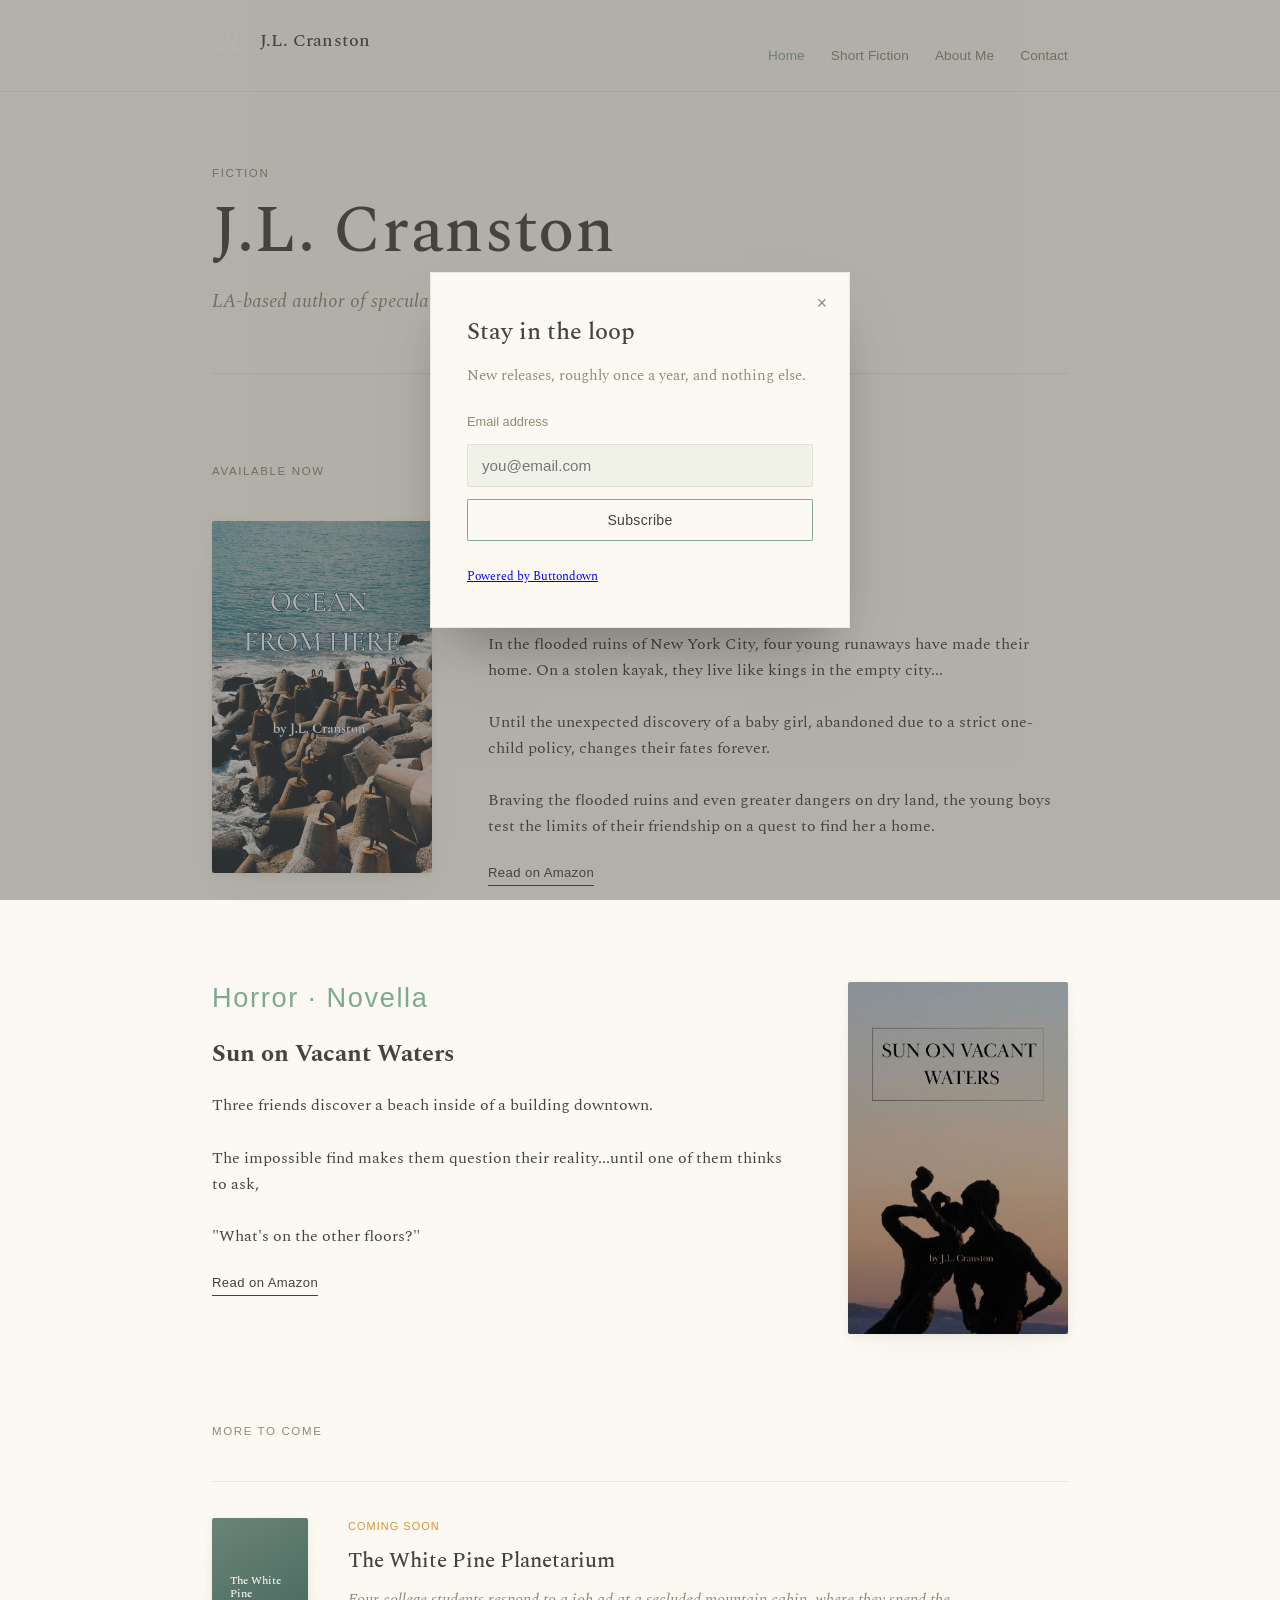
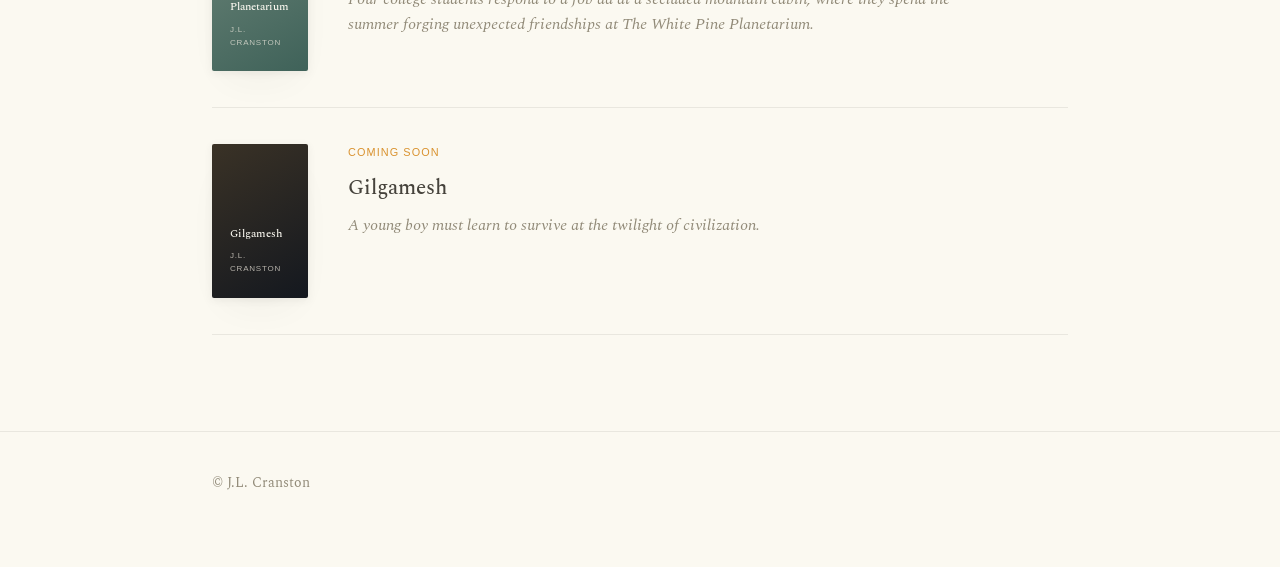
==== index.html @ b9e67d49 "Add files via upload" ====
<!DOCTYPE html>
<html lang="en">
<head>
<meta charset="UTF-8">
<meta name="viewport" content="width=device-width, initial-scale=1.0">
<title>J.L. Cranston</title>
<link rel="preconnect" href="https://fonts.googleapis.com">
<link rel="preconnect" href="https://fonts.gstatic.com" crossorigin>
<link href="https://fonts.googleapis.com/css2?family=Spectral:ital,wght@0,300;0,400;0,500;0,600;1,400;1,500&display=swap" rel="stylesheet">
<link rel="stylesheet" href="styles.css">
</head>
<body>

<nav class="site-nav">
  <div class="nav-inner">
    <a class="nav-brand" href="index.html"><img src="images/logo.png" alt="" class="nav-logo">J.L. Cranston</a>
    <ul class="nav-links">
      <li><a href="index.html" aria-current="page">Home</a></li>
      <li><a href="short-fiction.html">Short Fiction</a></li>
      <li><a href="about.html">About Me</a></li>
      <li><a href="contact.html">Contact</a></li>
    </ul>
  </div>
</nav>

<div class="wrap">
  <header class="site">
    <p class="byline">Fiction</p>
    <h1 class="name">J.L. Cranston</h1>
    <p class="tagline">LA-based author of speculative and upmarket fiction novels.</p>
  </header>

  <section class="shelf">
    <p class="shelf-label">Available now</p>

    <div class="book">
      <div class="cover photo" style="background-image: url('images/ocean-from-here.jpg');"></div>
      <div class="copy">
        <p class="genre-tag">YA &middot; Adventure</p>
        <h2>Ocean From Here</h2>
        <p class="blurb">In the flooded ruins of New York City, four young runaways have made their home. On a stolen kayak, they live like kings in the empty city...

Until the unexpected discovery of a baby girl, abandoned due to a strict one-child policy, changes their fates forever.

Braving the flooded ruins and even greater dangers on dry land, the young boys test the limits of their friendship on a quest to find her a home.</p>
        <div class="book-links">
          <a class="buy" href="https://www.amazon.com/Ocean-Here-J-L-Cranston/dp/B0HJ75R5GK/" target="_blank" rel="noopener">Read on Amazon</a>
        </div>
      </div>
    </div>

    <div class="book reverse">
      <div class="cover photo" style="background-image: url('images/sun-on-vacant-waters.jpg');"></div>
      <div class="copy">
        <p class="genre-tag">Horror &middot; Novella</p>
        <h2>Sun on Vacant Waters</h2>
        <p class="blurb">Three friends discover a beach inside of a building downtown.

The impossible find makes them question their reality...until one of them thinks to ask,

"What's on the other floors?"</p>
        <div class="book-links">
          <a class="buy" href="https://www.amazon.com/Sun-Vacant-Waters-J-L-Cranston-ebook/dp/B0HDY8JW45/" target="_blank" rel="noopener">Read on Amazon</a>
        </div>
      </div>
    </div>
  </section>

  <section class="horizon">
    <p class="shelf-label">More to come</p>
    <div class="horizon-list">
      <div class="horizon-item">
        <div class="cover twpp">
          <div>
            <p class="cover-title">The White Pine<br>Planetarium</p>
            <p class="cover-author">J.L. Cranston</p>
          </div>
        </div>
        <div>
          <p class="status">Coming soon</p>
          <h3>The White Pine Planetarium</h3>
          <p class="desc">Four college students respond to a job ad at a secluded mountain cabin, where they spend the summer forging unexpected friendships at The White Pine Planetarium.</p>
        </div>
      </div>
      <div class="horizon-item">
        <div class="cover gilgamesh">
          <div>
            <p class="cover-title">Gilgamesh</p>
            <p class="cover-author">J.L. Cranston</p>
          </div>
        </div>
        <div>
          <p class="status">Coming soon</p>
          <h3>Gilgamesh</h3>
          <p class="desc">A young boy must learn to survive at the twilight of civilization.</p>
        </div>
      </div>
    </div>
  </section>
</div>

<footer>
  <div class="wrap">
    <p>&copy; J.L. Cranston</p>
  </div>
</footer>

<!-- Mailing list popup -->
<div class="modal-overlay" id="mailing-list-modal">
  <div class="modal-box">
    <button class="modal-close" aria-label="Close">&times;</button>
    <h2>Stay in the loop</h2>
    <p>New releases, roughly once a year, and nothing else.</p>
    <form
      action="https://buttondown.com/api/emails/embed-subscribe/jl-941863"
      method="post"
      target="popupwindow"
      onsubmit="window.open('https://buttondown.com/api/emails/embed-subscribe/jl-941863', 'popupwindow')"
      class="modal-form embeddable-buttondown-form"
    >
      <label for="bd-email" style="font-family: -apple-system, BlinkMacSystemFont, 'Segoe UI', sans-serif; font-size: 0.8rem; color: var(--stone);">Email address</label>
      <input type="email" name="email" id="bd-email" placeholder="you@email.com" required>
      <button type="submit">Subscribe</button>
      <p class="modal-note"><a href="https://buttondown.com/refer/jl-941863" target="_blank" rel="noopener">Powered by Buttondown</a></p>
    </form>
  </div>
</div>

<script src="mailing-list.js"></script>
</body>
</html>
---- styles.css ----
:root {
  --ink: #46433C;
  --paper: #FBF9F1;
  --paper-raised: #F1F2E7;
  --pine: #A9CFBB;
  --pine-deep: #7FA98F;
  --sun: #D9922F;
  --stone: #918A78;
  --stone-light: #C2BCA9;
  --rule: rgba(70, 67, 60, 0.10);
  --shadow: rgba(70, 67, 60, 0.08);
  --overlay: rgba(70, 67, 60, 0.4);
}

:root:not([data-theme="light"]) {
  @media (prefers-color-scheme: dark) {
    --ink: #EEEDE4;
    --paper: #1B1F1A;
    --paper-raised: #232922;
    --pine: #8FBFA3;
    --pine-deep: #A9D4BC;
    --sun: #E8B268;
    --stone: #ADA894;
    --stone-light: #6A6557;
    --rule: rgba(238, 237, 228, 0.13);
    --shadow: rgba(0, 0, 0, 0.28);
    --overlay: rgba(0, 0, 0, 0.6);
  }
}

:root[data-theme="dark"] {
  --ink: #EEEDE4;
  --paper: #1B1F1A;
  --paper-raised: #232922;
  --pine: #8FBFA3;
  --pine-deep: #A9D4BC;
  --sun: #E8B268;
  --stone: #ADA894;
  --stone-light: #6A6557;
  --rule: rgba(238, 237, 228, 0.13);
  --shadow: rgba(0, 0, 0, 0.28);
  --overlay: rgba(0, 0, 0, 0.6);
}

* { box-sizing: border-box; }

body {
  margin: 0;
  background: var(--paper);
  color: var(--ink);
  font-family: 'Spectral', Georgia, 'Times New Roman', serif;
  font-weight: 400;
  line-height: 1.6;
  -webkit-font-smoothing: antialiased;
}

.wrap {
  max-width: 920px;
  margin: 0 auto;
  padding: 0 32px;
}

/* ---------- Nav ---------- */
nav.site-nav {
  border-bottom: 1px solid var(--rule);
}

.nav-inner {
  max-width: 920px;
  margin: 0 auto;
  padding: 24px 32px;
  display: flex;
  justify-content: space-between;
  align-items: baseline;
  flex-wrap: wrap;
  gap: 12px 28px;
}

.nav-brand {
  font-family: 'Spectral', serif;
  font-weight: 500;
  font-size: 1.15rem;
  text-decoration: none;
  color: var(--ink);
  letter-spacing: 0.01em;
  display: flex;
  align-items: center;
  gap: 12px;
}

.nav-logo {
  height: 36px;
  width: auto;
  display: block;
}

:root:not([data-theme="light"]) .nav-logo,
:root[data-theme="dark"] .nav-logo {
  filter: invert(1) brightness(1.6);
}
@media (prefers-color-scheme: dark) {
  :root:not([data-theme="light"]) .nav-logo { filter: invert(1) brightness(1.6); }
}

.nav-links {
  display: flex;
  gap: 26px;
  list-style: none;
  margin: 0;
  padding: 0;
  font-family: -apple-system, BlinkMacSystemFont, 'Segoe UI', sans-serif;
  font-size: 0.85rem;
}

.nav-links a {
  color: var(--stone);
  text-decoration: none;
  letter-spacing: 0.01em;
}

.nav-links a:hover,
.nav-links a[aria-current="page"] {
  color: var(--pine-deep);
}

/* ---------- Header (home hero) ---------- */
header.site {
  padding: 72px 0 56px;
  border-bottom: 1px solid var(--rule);
}

.byline {
  font-family: -apple-system, BlinkMacSystemFont, 'Segoe UI', sans-serif;
  font-size: 0.72rem;
  letter-spacing: 0.14em;
  color: var(--stone);
  margin: 0 0 14px;
  text-transform: uppercase;
}

h1.name {
  font-size: clamp(2.6rem, 7vw, 4.2rem);
  font-weight: 500;
  letter-spacing: 0.01em;
  margin: 0 0 20px;
  line-height: 1.05;
}

.tagline {
  font-style: italic;
  font-size: 1.2rem;
  color: var(--stone);
  max-width: 34em;
  margin: 0;
}

/* ---------- Simple page header (for sub-pages) ---------- */
header.page {
  padding: 64px 0 40px;
  border-bottom: 1px solid var(--rule);
}

header.page h1 {
  font-size: clamp(2.2rem, 6vw, 3rem);
  font-weight: 500;
  margin: 0;
}

.page-body {
  padding: 64px 0 96px;
  color: var(--stone);
  font-style: italic;
  font-size: 1.05rem;
  max-width: 40em;
}

/* ---------- Book shelf ---------- */
section.shelf {
  padding: 88px 0;
}

.shelf-label {
  font-family: -apple-system, BlinkMacSystemFont, 'Segoe UI', sans-serif;
  font-size: 0.72rem;
  letter-spacing: 0.14em;
  color: var(--stone);
  text-transform: uppercase;
  margin: 0 0 40px;
}

.book {
  display: grid;
  grid-template-columns: 220px 1fr;
  gap: 56px;
  align-items: start;
  margin-bottom: 96px;
}

.book:last-child { margin-bottom: 0; }

.book.reverse {
  grid-template-columns: 1fr 220px;
}
.book.reverse .cover { order: 2; }
.book.reverse .copy { order: 1; }

.cover {
  aspect-ratio: 5 / 8;
  border-radius: 2px;
  display: flex;
  align-items: flex-end;
  padding: 22px 18px;
  box-shadow: 0 18px 40px -18px var(--shadow), 0 2px 8px var(--shadow);
  position: relative;
  overflow: hidden;
  background-size: cover;
  background-position: center;
  width: 100%;
}

.cover-title {
  font-size: 1.15rem;
  line-height: 1.22;
  font-weight: 500;
  color: var(--paper);
  margin: 0;
}

.cover-author {
  font-family: -apple-system, BlinkMacSystemFont, 'Segoe UI', sans-serif;
  font-size: 0.62rem;
  letter-spacing: 0.1em;
  color: rgba(241, 236, 225, 0.72);
  margin: 10px 0 0;
  text-transform: uppercase;
}

.cover.photo .cover-text { display: none; }

.cover.twpp {
  background: linear-gradient(150deg, #6B8478 0%, #3F6259 100%);
}

.cover.gilgamesh {
  background: linear-gradient(150deg, #3A3226 0%, #14181F 100%);
}

.genre-tag {
  font-family: -apple-system, BlinkMacSystemFont, 'Segoe UI', sans-serif;
  font-size: 0.7rem;
  letter-spacing: 0.06em;
  color: var(--pine-deep);
  font-size: 1.7rem;
  font-weight: 500;
  margin: 0 0 16px;
  line-height: 1.2;
}

.book p.blurb {
  color: var(--ink);
  max-width: 42em;
  margin: 0 0 22px;
  font-size: 1.02rem;
  white-space: pre-line;
}

.book-links {
  display: flex;
  gap: 22px;
  align-items: center;
}

a.buy {
  font-family: -apple-system, BlinkMacSystemFont, 'Segoe UI', sans-serif;
  font-size: 0.82rem;
  letter-spacing: 0.03em;
  color: var(--ink);
  text-decoration: none;
  border-bottom: 1px solid var(--ink);
  padding-bottom: 2px;
}
a.buy:hover { color: var(--pine); border-color: var(--pine); }

/* ---------- More to come ---------- */
section.horizon {
  padding: 0 0 96px;
}

.horizon-list {
  border-top: 1px solid var(--rule);
}

.horizon-item {
  display: grid;
  grid-template-columns: 96px 1fr;
  gap: 40px;
  padding: 36px 0;
  border-bottom: 1px solid var(--rule);
  align-items: start;
}

.horizon-item .cover {
  aspect-ratio: 5/8;
  height: auto;
}
.horizon-item .cover-title { font-size: 0.66rem; }
.horizon-item .cover-author { font-size: 0.5rem; }

.horizon-item h3 {
  font-size: 1.3rem;
  font-weight: 500;
  margin: 0 0 8px;
}

.horizon-item .status {
  font-family: -apple-system, BlinkMacSystemFont, 'Segoe UI', sans-serif;
  font-size: 0.68rem;
  letter-spacing: 0.1em;
  text-transform: uppercase;
  color: var(--sun);
  margin: 0 0 10px;
}

.horizon-item p.desc {
  color: var(--stone);
  font-style: italic;
  margin: 0;
  max-width: 40em;
}

/* ---------- Footer ---------- */
footer {
  padding: 40px 0 72px;
  border-top: 1px solid var(--rule);
}

footer p {
  color: var(--stone);
  font-size: 0.9rem;
  margin: 0;
}

/* ---------- Short fiction listing ---------- */
.story-list {
  border-top: 1px solid var(--rule);
}

.story-entry {
  padding: 44px 0;
  border-bottom: 1px solid var(--rule);
}

.story-entry h2 {
  font-size: 1.5rem;
  font-weight: 500;
  margin: 0 0 14px;
}

.story-entry p.excerpt {
  color: var(--ink);
  max-width: 46em;
  margin: 0 0 16px;
}

a.continue {
  font-family: -apple-system, BlinkMacSystemFont, 'Segoe UI', sans-serif;
  font-size: 0.82rem;
  letter-spacing: 0.03em;
  color: var(--ink);
  text-decoration: none;
  border-bottom: 1px solid var(--ink);
  padding-bottom: 2px;
}
a.continue:hover { color: var(--pine-deep); border-color: var(--pine-deep); }

/* ---------- Full story reading page ---------- */
.story-header {
  padding: 64px 0 8px;
}

.story-header h1 {
  font-size: clamp(2rem, 5.5vw, 2.8rem);
  font-weight: 500;
  margin: 0 0 8px;
}

.story-byline {
  font-family: -apple-system, BlinkMacSystemFont, 'Segoe UI', sans-serif;
  font-size: 0.8rem;
  letter-spacing: 0.08em;
  text-transform: uppercase;
  color: var(--stone);
  margin: 0 0 40px;
}

.story-body {
  max-width: 42em;
  padding-bottom: 72px;
  font-size: 1.08rem;
}

.story-body p {
  margin: 0 0 22px;
}

.story-body p:first-of-type::first-letter {
  font-size: 2.6em;
  font-weight: 500;
  float: left;
  line-height: 0.85;
  padding-right: 8px;
  padding-top: 4px;
}

.back-link {
  display: inline-block;
  margin-bottom: 40px;
  font-family: -apple-system, BlinkMacSystemFont, 'Segoe UI', sans-serif;
  font-size: 0.82rem;
  color: var(--stone);
  text-decoration: none;
}
.back-link:hover { color: var(--pine); }

/* ---------- Contact form ---------- */
.contact-form {
  max-width: 480px;
  padding-bottom: 96px;
  display: flex;
  flex-direction: column;
  gap: 18px;
}

.contact-form label {
  font-family: -apple-system, BlinkMacSystemFont, 'Segoe UI', sans-serif;
  font-size: 0.8rem;
  letter-spacing: 0.04em;
  color: var(--stone);
  display: block;
  margin-bottom: 6px;
}

.contact-form input,
.contact-form textarea {
  width: 100%;
  font-family: 'Spectral', serif;
  font-size: 1rem;
  padding: 12px 14px;
  border: 1px solid var(--rule);
  background: var(--paper-raised);
  color: var(--ink);
  border-radius: 2px;
  resize: vertical;
}

.contact-form textarea { min-height: 140px; }

.contact-form button {
  align-self: flex-start;
  font-family: -apple-system, BlinkMacSystemFont, 'Segoe UI', sans-serif;
  font-size: 0.88rem;
  letter-spacing: 0.02em;
  padding: 12px 25px;
  background: transparent;
  color: var(--ink);
  border: 1px solid var(--pine-deep);
  border-radius: 2px;
  cursor: pointer;
}
.contact-form button:hover { background: var(--pine); border-color: var(--pine); }

.form-note {
  font-size: 0.8rem;
  color: var(--stone-light);
  margin: -6px 0 0;
}

/* ---------- Mailing list modal ---------- */
.modal-overlay {
  position: fixed;
  inset: 0;
  background: var(--overlay);
  display: flex;
  align-items: center;
  justify-content: center;
  padding: 24px;
  z-index: 1000;
  opacity: 0;
  pointer-events: none;
  transition: opacity 0.25s ease;
}

.modal-overlay.visible {
  opacity: 1;
  pointer-events: auto;
}

.modal-box {
  background: var(--paper);
  border: 1px solid var(--rule);
  max-width: 420px;
  width: 100%;
  padding: 40px 36px;
  position: relative;
  box-shadow: 0 30px 60px -20px rgba(0,0,0,0.35);
  transform: translateY(8px);
  transition: transform 0.25s ease;
}

.modal-overlay.visible .modal-box {
  transform: translateY(0);
}

.modal-close {
  position: absolute;
  top: 16px;
  right: 16px;
  background: none;
  border: none;
  font-family: -apple-system, BlinkMacSystemFont, 'Segoe UI', sans-serif;
  font-size: 1.1rem;
  color: var(--stone);
  cursor: pointer;
  line-height: 1;
  padding: 6px;
}
.modal-close:hover { color: var(--ink); }

.modal-box h2 {
  font-size: 1.5rem;
  font-weight: 500;
  margin: 0 0 12px;
}

.modal-box p {
  color: var(--stone);
  font-size: 0.95rem;
  margin: 0 0 24px;
}

.modal-form {
  display: flex;
  flex-direction: column;
  gap: 12px;
}

.modal-form input[type="email"] {
  font-family: -apple-system, BlinkMacSystemFont, 'Segoe UI', sans-serif;
  font-size: 0.95rem;
  padding: 12px 14px;
  border: 1px solid var(--rule);
  background: var(--paper-raised);
  color: var(--ink);
  border-radius: 2px;
}

.modal-form button {
  font-family: -apple-system, BlinkMacSystemFont, 'Segoe UI', sans-serif;
  font-size: 0.88rem;
  letter-spacing: 0.02em;
  padding: 12px 14px;
  background: transparent;
  color: var(--ink);
  border: 1px solid var(--pine-deep);
  border-radius: 2px;
  cursor: pointer;
}
.modal-form button:hover { background: var(--pine); border-color: var(--pine); }

.modal-note {
  font-size: 0.75rem !important;
  color: var(--stone-light) !important;
  margin: 14px 0 0 !important;
}

/* ---------- Responsive ---------- */
@media (max-width: 640px) {
  .wrap { padding: 0 22px; }
  .nav-inner { padding: 20px 22px; }
  header.site { padding: 52px 0 40px; }
  header.page { padding: 48px 0 32px; }
  section.shelf { padding: 56px 0; }
  .book, .book.reverse {
    grid-template-columns: 1fr;
    gap: 24px;
  }
  .book.reverse .cover { order: 1; }
  .book.reverse .copy { order: 2; }
  .cover { width: 160px; }
  .horizon-item {
    grid-template-columns: 72px 1fr;
    gap: 20px;
  }
}

:focus-visible {
  outline: 2px solid var(--pine);
  outline-offset: 3px;
}

@media (prefers-reduced-motion: reduce) {
  * { transition: none !important; }
}
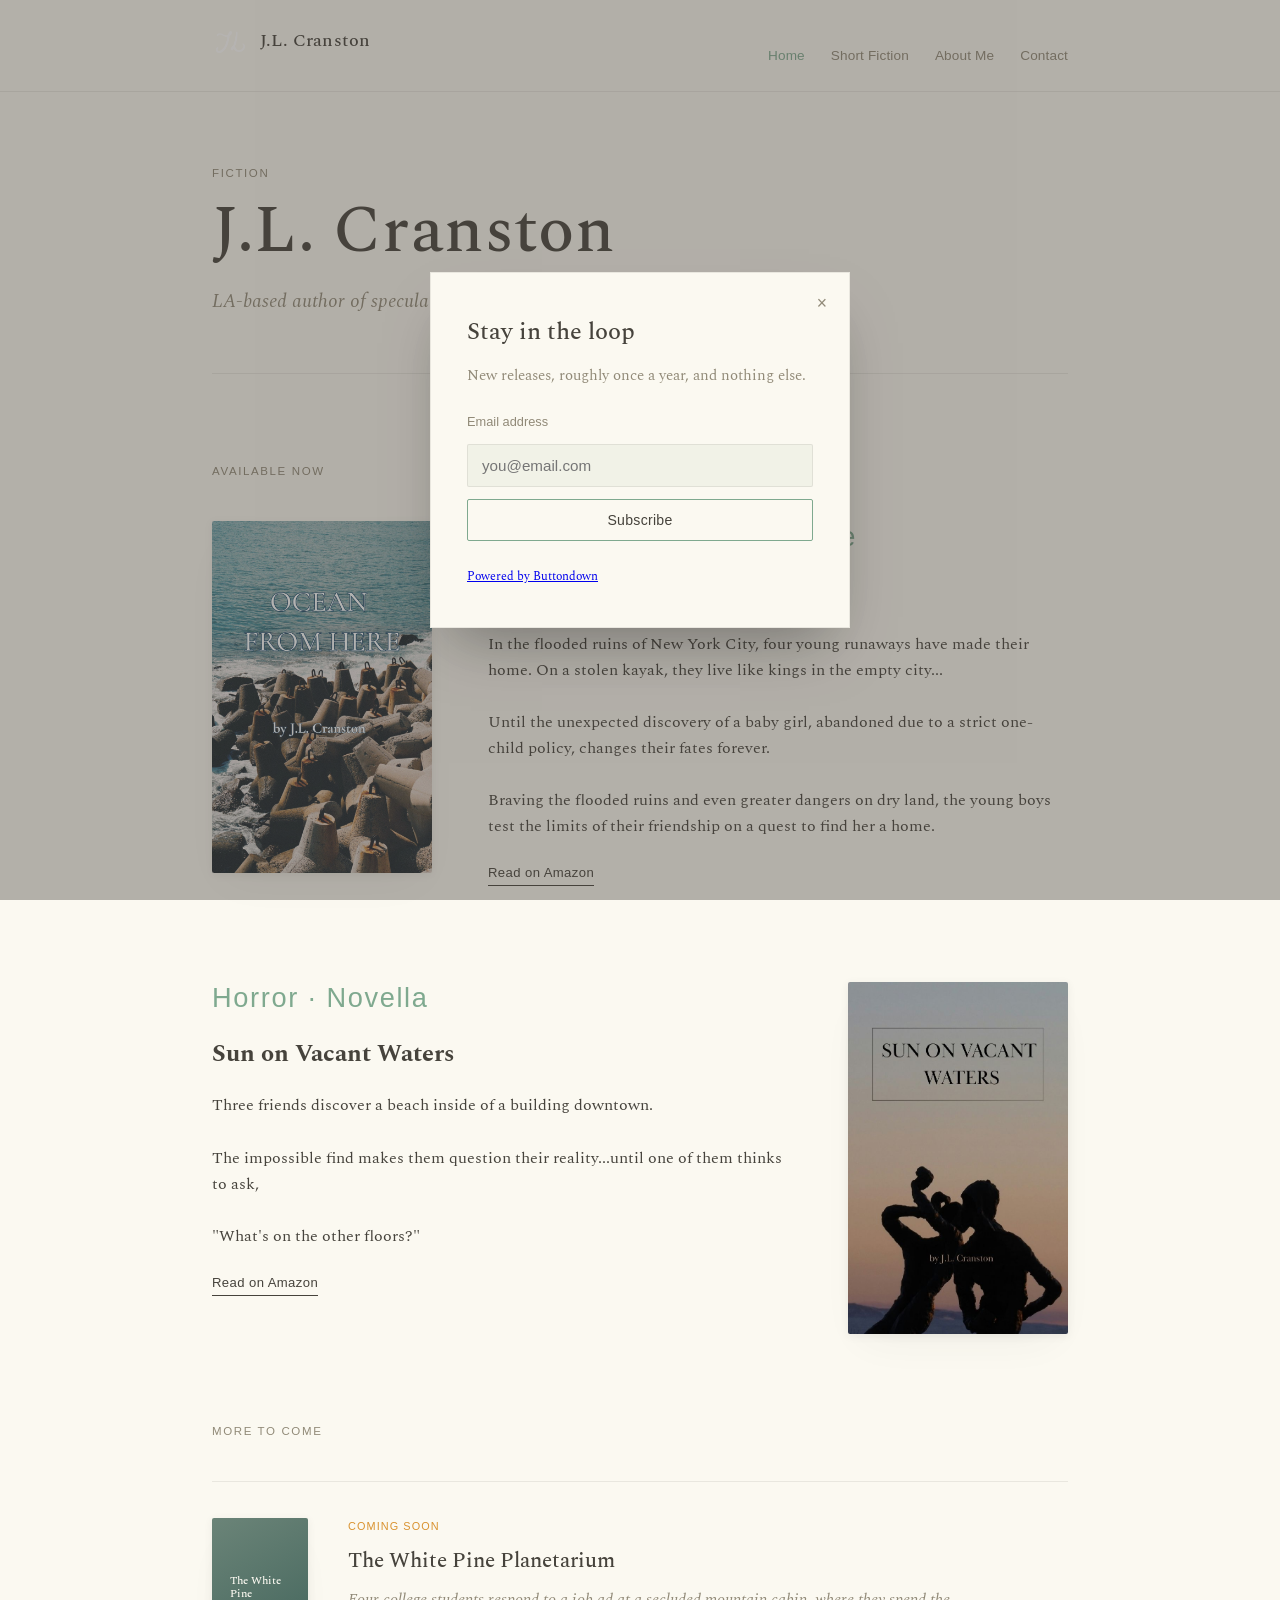
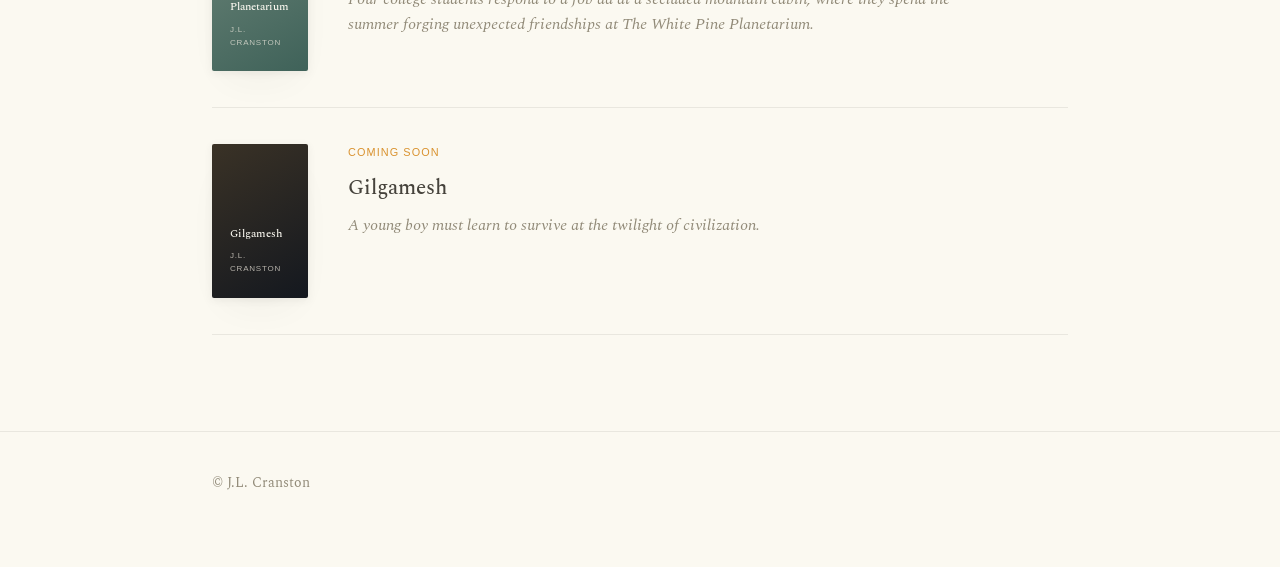
==== commit cd44932f: "Change genre tag from 'YA' to 'Climate Fiction'" ====
--- a/index.html
+++ b/index.html
@@ -36,7 +36,7 @@
     <div class="book">
       <div class="cover photo" style="background-image: url('images/ocean-from-here.jpg');"></div>
       <div class="copy">
-        <p class="genre-tag">YA &middot; Adventure</p>
+        <p class="genre-tag">Climate Fiction &middot; Adventure</p>
         <h2>Ocean From Here</h2>
         <p class="blurb">In the flooded ruins of New York City, four young runaways have made their home. On a stolen kayak, they live like kings in the empty city...
 
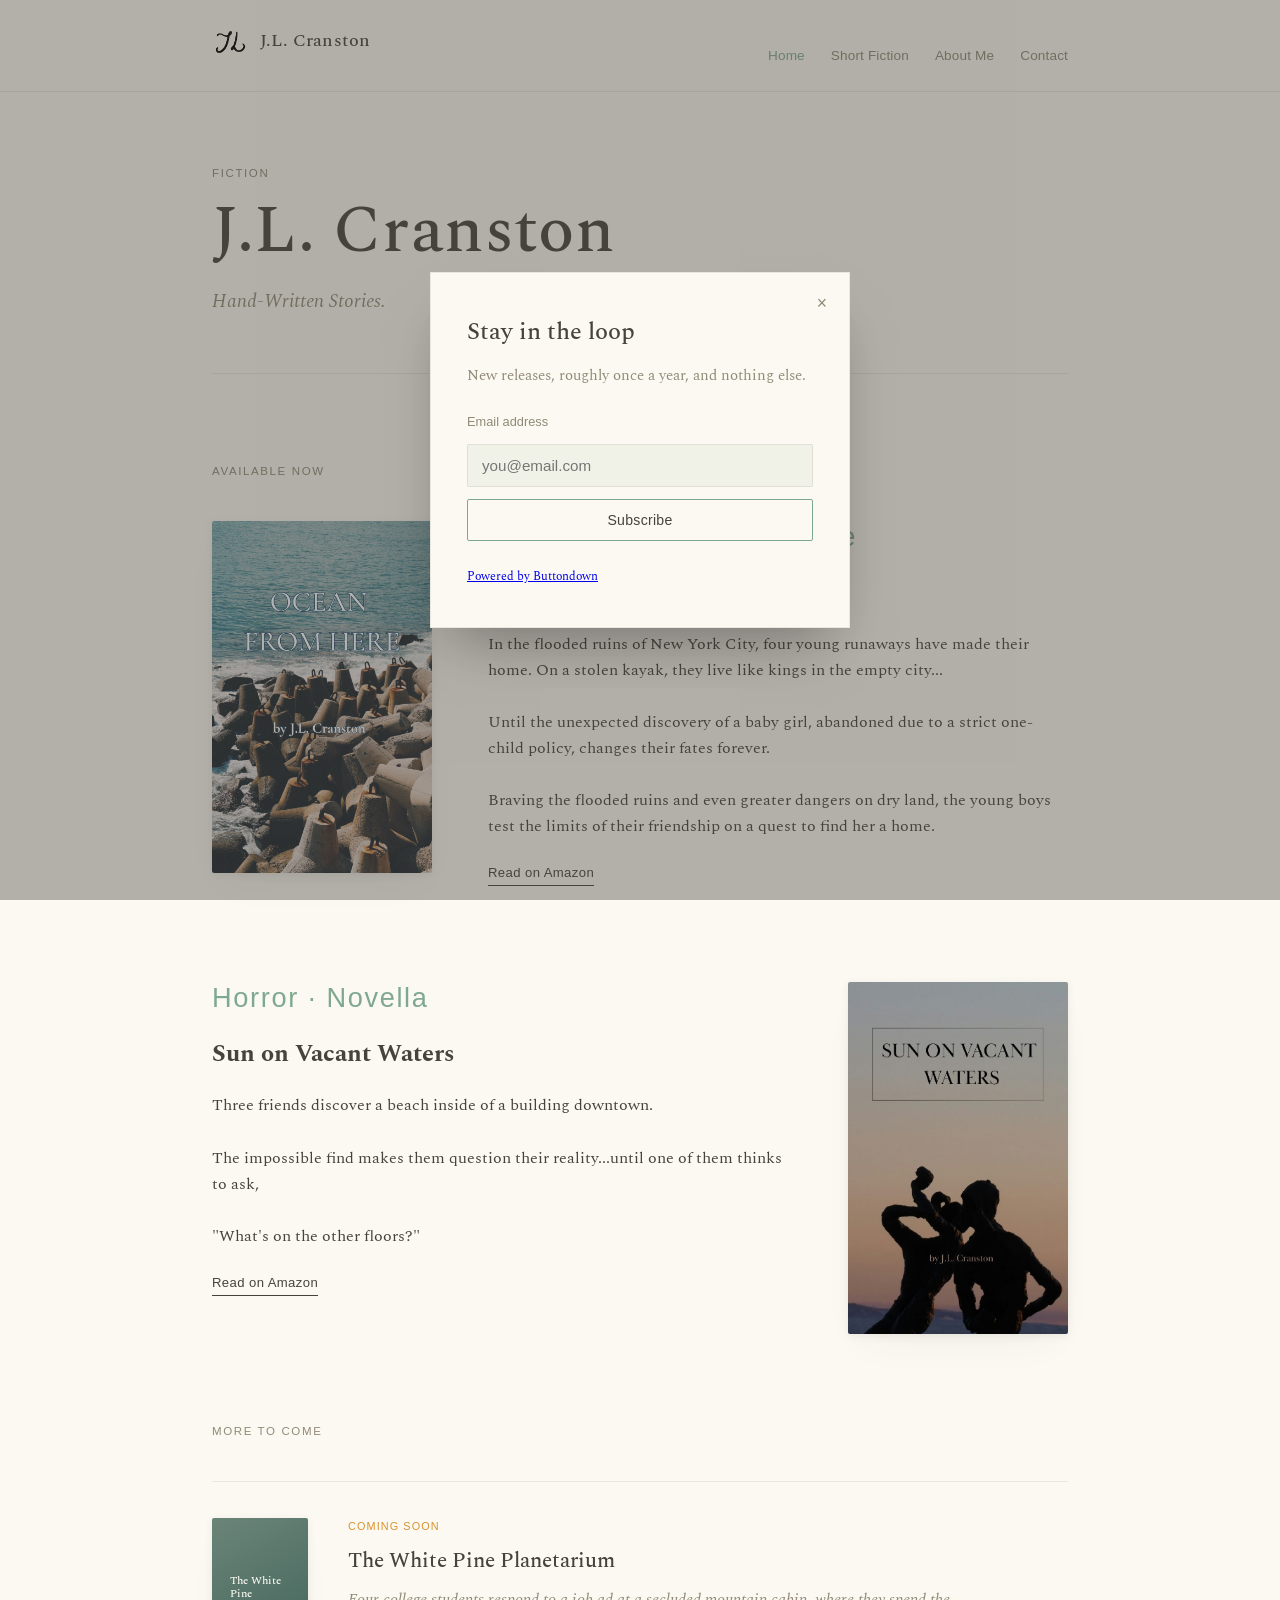
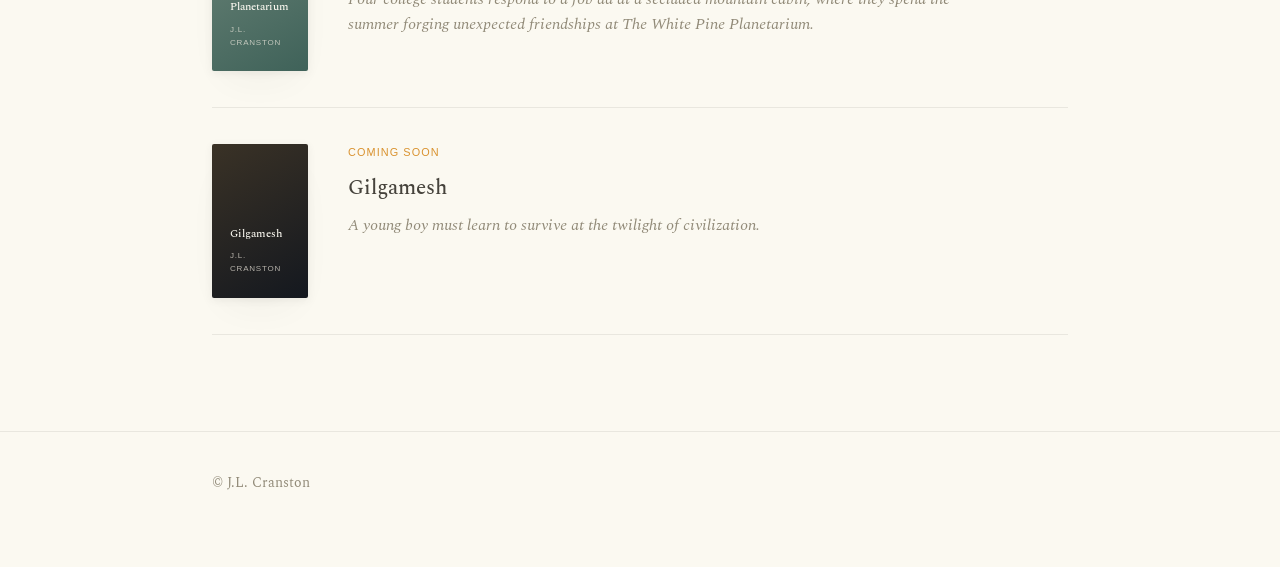
==== commit fcd9b760: "Update tagline for author J.L. Cranston" ====
--- a/index.html
+++ b/index.html
@@ -27,7 +27,7 @@
   <header class="site">
     <p class="byline">Fiction</p>
     <h1 class="name">J.L. Cranston</h1>
-    <p class="tagline">LA-based author of speculative and upmarket fiction novels.</p>
+    <p class="tagline">Hand-Written Stories.</p>
   </header>
 
   <section class="shelf">
--- a/styles.css
+++ b/styles.css
@@ -94,7 +94,6 @@
   display: block;
 }
 
-:root:not([data-theme="light"]) .nav-logo,
 :root[data-theme="dark"] .nav-logo {
   filter: invert(1) brightness(1.6);
 }
@@ -170,8 +169,12 @@
   padding: 64px 0 96px;
   color: var(--stone);
   font-style: italic;
-  font-size: 1.05rem;
+  font-size: 1.4rem;
   max-width: 40em;
+}
+
+.page-body p {
+  margin: 0 0 22px;
 }
 
 /* ---------- Book shelf ---------- */
@@ -302,6 +305,8 @@
 .horizon-item .cover {
   aspect-ratio: 5/8;
   height: auto;
+  min-width: 0;
+  overflow: hidden;
 }
 .horizon-item .cover-title { font-size: 0.66rem; }
 .horizon-item .cover-author { font-size: 0.5rem; }
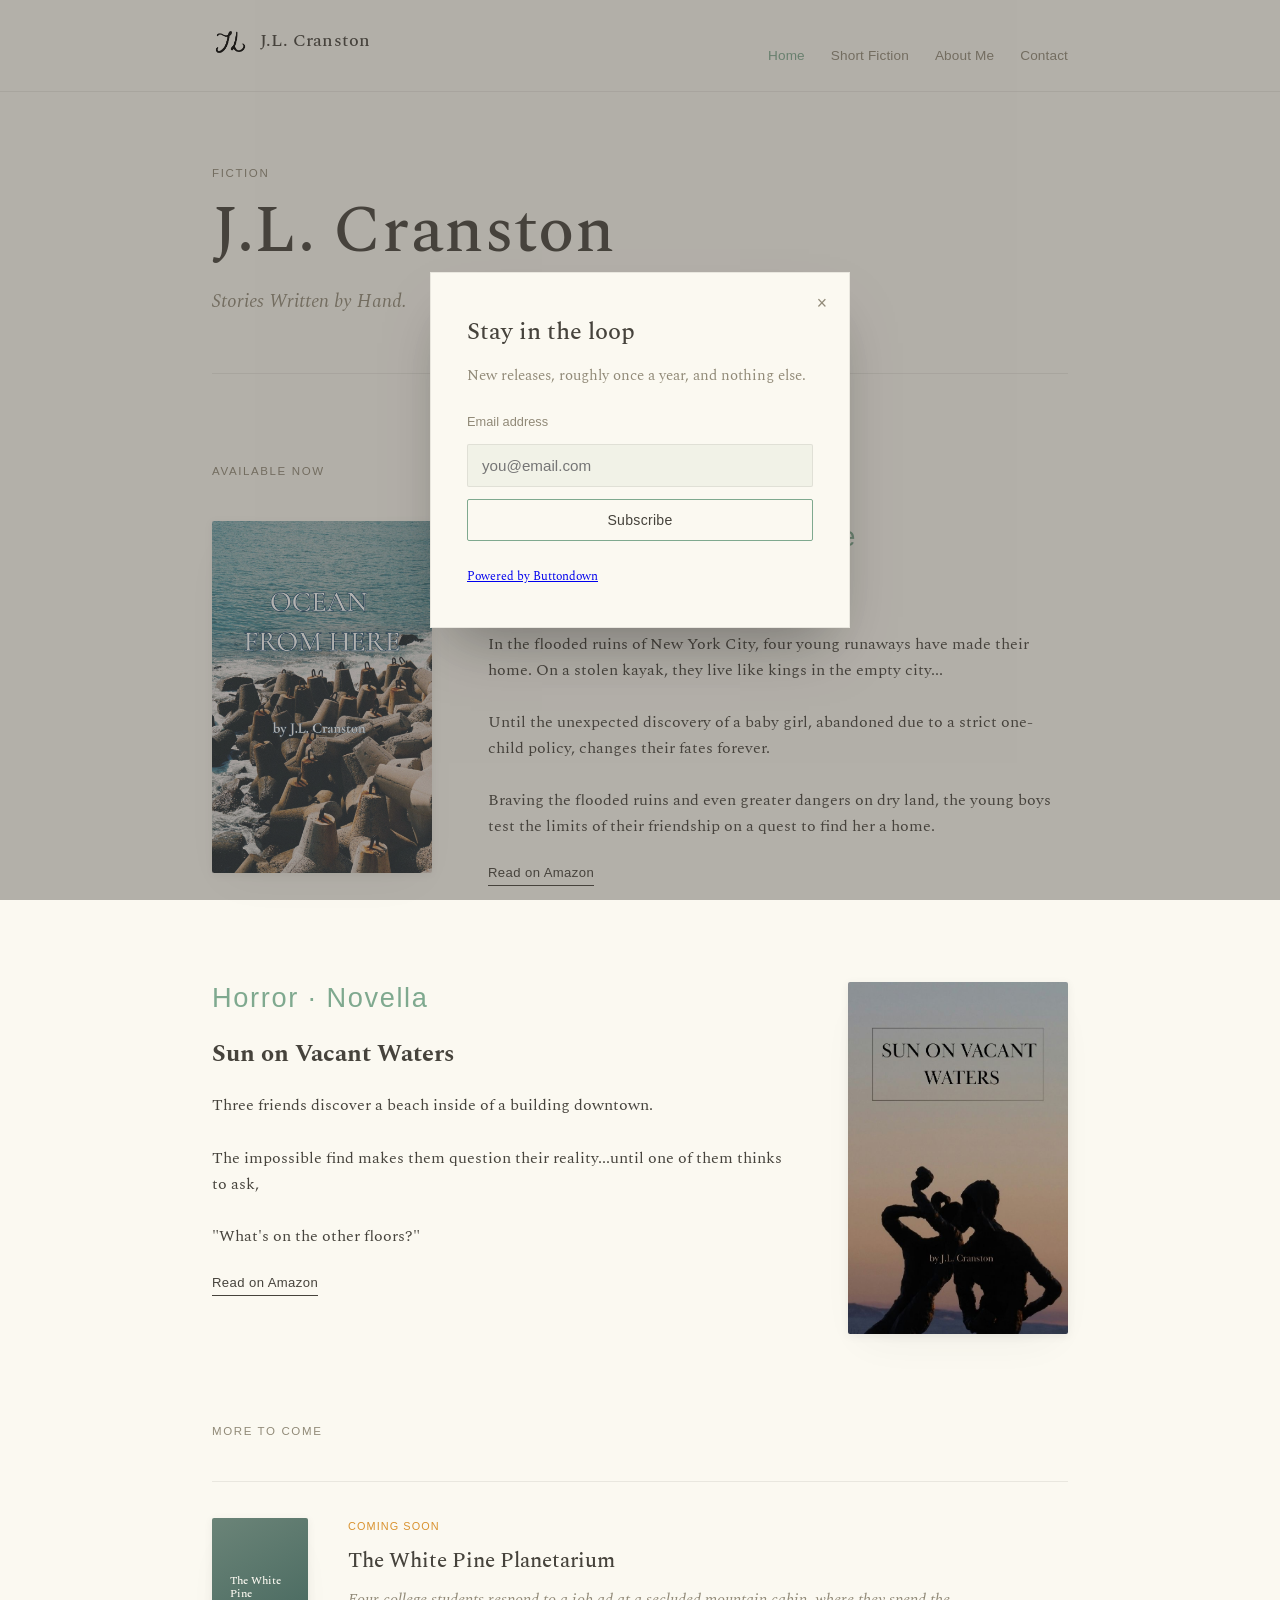
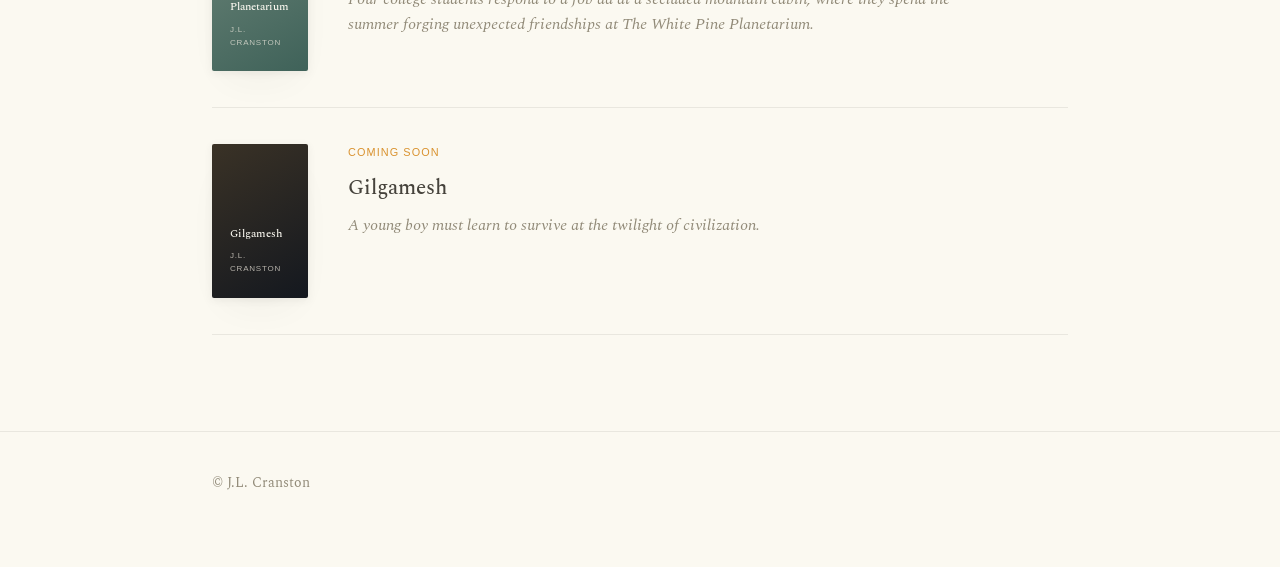
==== commit 6dd02e80: "Update tagline text for clarity" ====
--- a/index.html
+++ b/index.html
@@ -27,7 +27,7 @@
   <header class="site">
     <p class="byline">Fiction</p>
     <h1 class="name">J.L. Cranston</h1>
-    <p class="tagline">Hand-Written Stories.</p>
+    <p class="tagline">Stories Written by Hand.</p>
   </header>
 
   <section class="shelf">
--- a/styles.css
+++ b/styles.css
@@ -175,6 +175,56 @@
 
 .page-body p {
   margin: 0 0 22px;
+}
+
+/* ---------- About page ---------- */
+.about-hero {
+  display: grid;
+  grid-template-columns: 200px 1fr;
+  gap: 52px;
+  align-items: center;
+  padding: 72px 0 88px;
+  border-bottom: 1px solid var(--rule);
+}
+
+.about-logo {
+  width: 100%;
+  height: auto;
+  display: block;
+}
+
+:root[data-theme="dark"] .about-logo {
+  filter: invert(1) brightness(1.6);
+}
+@media (prefers-color-scheme: dark) {
+  :root:not([data-theme="light"]) .about-logo { filter: invert(1) brightness(1.6); }
+}
+
+.about-text h1 {
+  font-size: clamp(2.2rem, 6vw, 3rem);
+  font-weight: 500;
+  margin: 0 0 26px;
+}
+
+.about-text p {
+  color: var(--stone);
+  font-style: italic;
+  font-size: 1.15rem;
+  max-width: 42em;
+  margin: 0 0 18px;
+}
+
+.about-text p:last-child {
+  margin-bottom: 0;
+}
+
+@media (max-width: 640px) {
+  .about-hero {
+    grid-template-columns: 96px 1fr;
+    gap: 24px;
+    padding: 48px 0 56px;
+    align-items: start;
+  }
 }
 
 /* ---------- Book shelf ---------- */
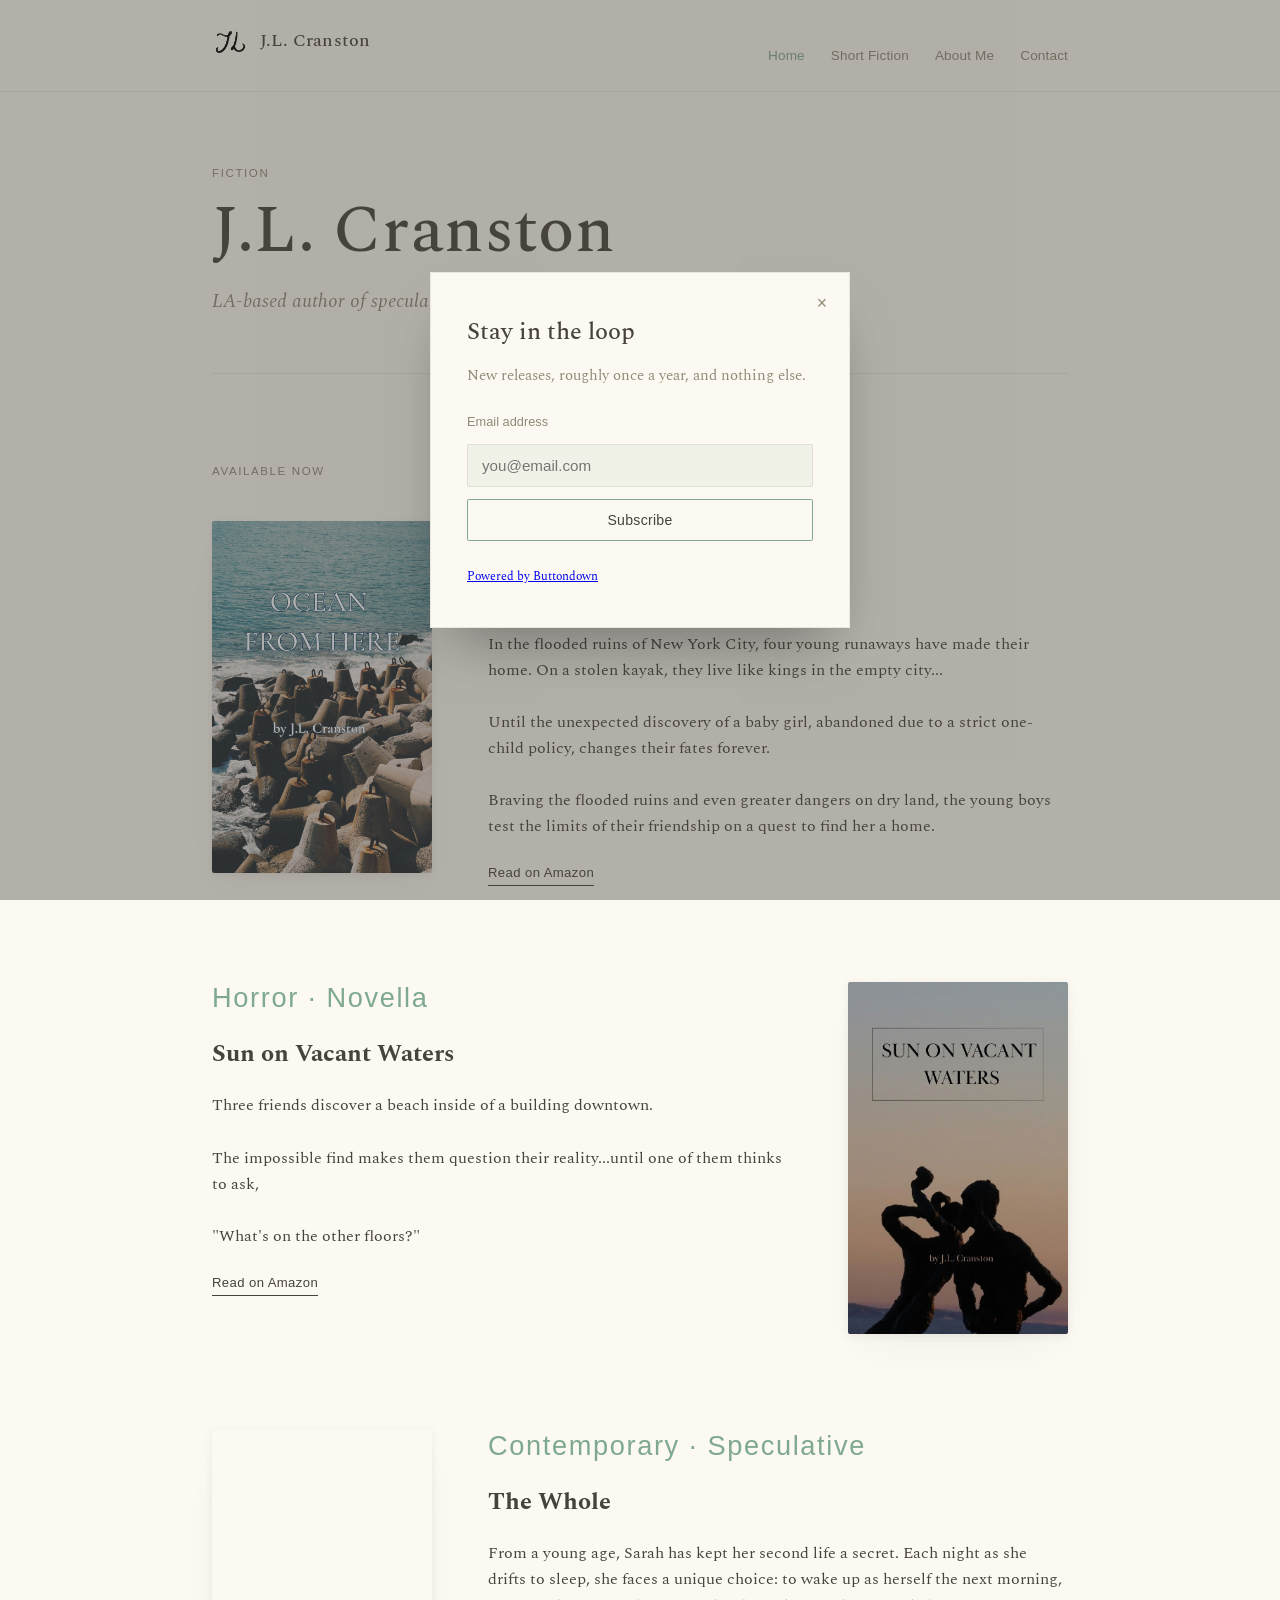
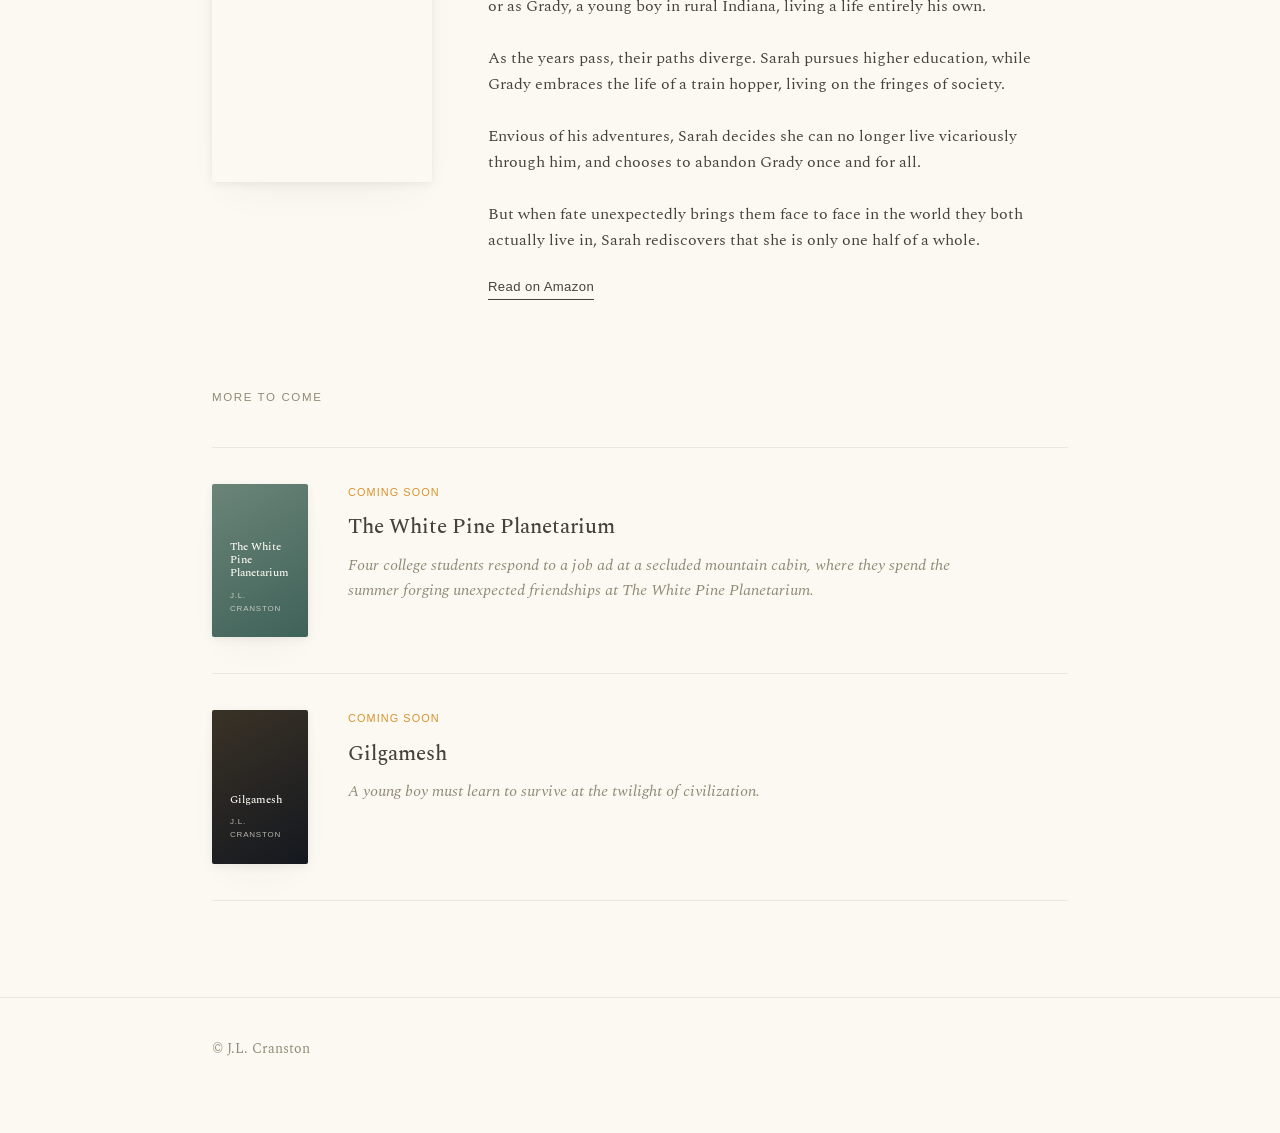
==== commit 89c5d8d1: "Add files via upload" ====
--- a/index.html
+++ b/index.html
@@ -27,7 +27,7 @@
   <header class="site">
     <p class="byline">Fiction</p>
     <h1 class="name">J.L. Cranston</h1>
-    <p class="tagline">Stories Written by Hand.</p>
+    <p class="tagline">LA-based author of speculative and upmarket fiction novels.</p>
   </header>
 
   <section class="shelf">
@@ -36,7 +36,7 @@
     <div class="book">
       <div class="cover photo" style="background-image: url('images/ocean-from-here.jpg');"></div>
       <div class="copy">
-        <p class="genre-tag">Climate Fiction &middot; Adventure</p>
+        <p class="genre-tag">YA &middot; Adventure</p>
         <h2>Ocean From Here</h2>
         <p class="blurb">In the flooded ruins of New York City, four young runaways have made their home. On a stolen kayak, they live like kings in the empty city...
 
@@ -61,6 +61,24 @@
 "What's on the other floors?"</p>
         <div class="book-links">
           <a class="buy" href="https://www.amazon.com/Sun-Vacant-Waters-J-L-Cranston-ebook/dp/B0HDY8JW45/" target="_blank" rel="noopener">Read on Amazon</a>
+        </div>
+      </div>
+    </div>
+
+    <div class="book">
+      <div class="cover photo" style="background-image: url('images/the-whole.jpg');"></div>
+      <div class="copy">
+        <p class="genre-tag">Contemporary &middot; Speculative</p>
+        <h2>The Whole</h2>
+        <p class="blurb">From a young age, Sarah has kept her second life a secret. Each night as she drifts to sleep, she faces a unique choice: to wake up as herself the next morning, or as Grady, a young boy in rural Indiana, living a life entirely his own.
+
+As the years pass, their paths diverge. Sarah pursues higher education, while Grady embraces the life of a train hopper, living on the fringes of society.
+
+Envious of his adventures, Sarah decides she can no longer live vicariously through him, and chooses to abandon Grady once and for all.
+
+But when fate unexpectedly brings them face to face in the world they both actually live in, Sarah rediscovers that she is only one half of a whole.</p>
+        <div class="book-links">
+          <a class="buy" href="https://www.amazon.com/dp/B0HKYKVC3Q" target="_blank" rel="noopener">Read on Amazon</a>
         </div>
       </div>
     </div>
--- a/styles.css
+++ b/styles.css
@@ -15,31 +15,31 @@
 :root:not([data-theme="light"]) {
   @media (prefers-color-scheme: dark) {
     --ink: #EEEDE4;
-    --paper: #1B1F1A;
-    --paper-raised: #232922;
+    --paper: #121A33;
+    --paper-raised: #1C2647;
     --pine: #8FBFA3;
     --pine-deep: #A9D4BC;
     --sun: #E8B268;
-    --stone: #ADA894;
-    --stone-light: #6A6557;
-    --rule: rgba(238, 237, 228, 0.13);
-    --shadow: rgba(0, 0, 0, 0.28);
-    --overlay: rgba(0, 0, 0, 0.6);
+    --stone: #9CA3C9;
+    --stone-light: #3E4770;
+    --rule: rgba(180, 190, 230, 0.14);
+    --shadow: rgba(0, 0, 0, 0.35);
+    --overlay: rgba(8, 11, 26, 0.65);
   }
 }
 
 :root[data-theme="dark"] {
   --ink: #EEEDE4;
-  --paper: #1B1F1A;
-  --paper-raised: #232922;
+  --paper: #121A33;
+  --paper-raised: #1C2647;
   --pine: #8FBFA3;
   --pine-deep: #A9D4BC;
   --sun: #E8B268;
-  --stone: #ADA894;
-  --stone-light: #6A6557;
-  --rule: rgba(238, 237, 228, 0.13);
-  --shadow: rgba(0, 0, 0, 0.28);
-  --overlay: rgba(0, 0, 0, 0.6);
+  --stone: #9CA3C9;
+  --stone-light: #3E4770;
+  --rule: rgba(180, 190, 230, 0.14);
+  --shadow: rgba(0, 0, 0, 0.35);
+  --overlay: rgba(8, 11, 26, 0.65);
 }
 
 * { box-sizing: border-box; }
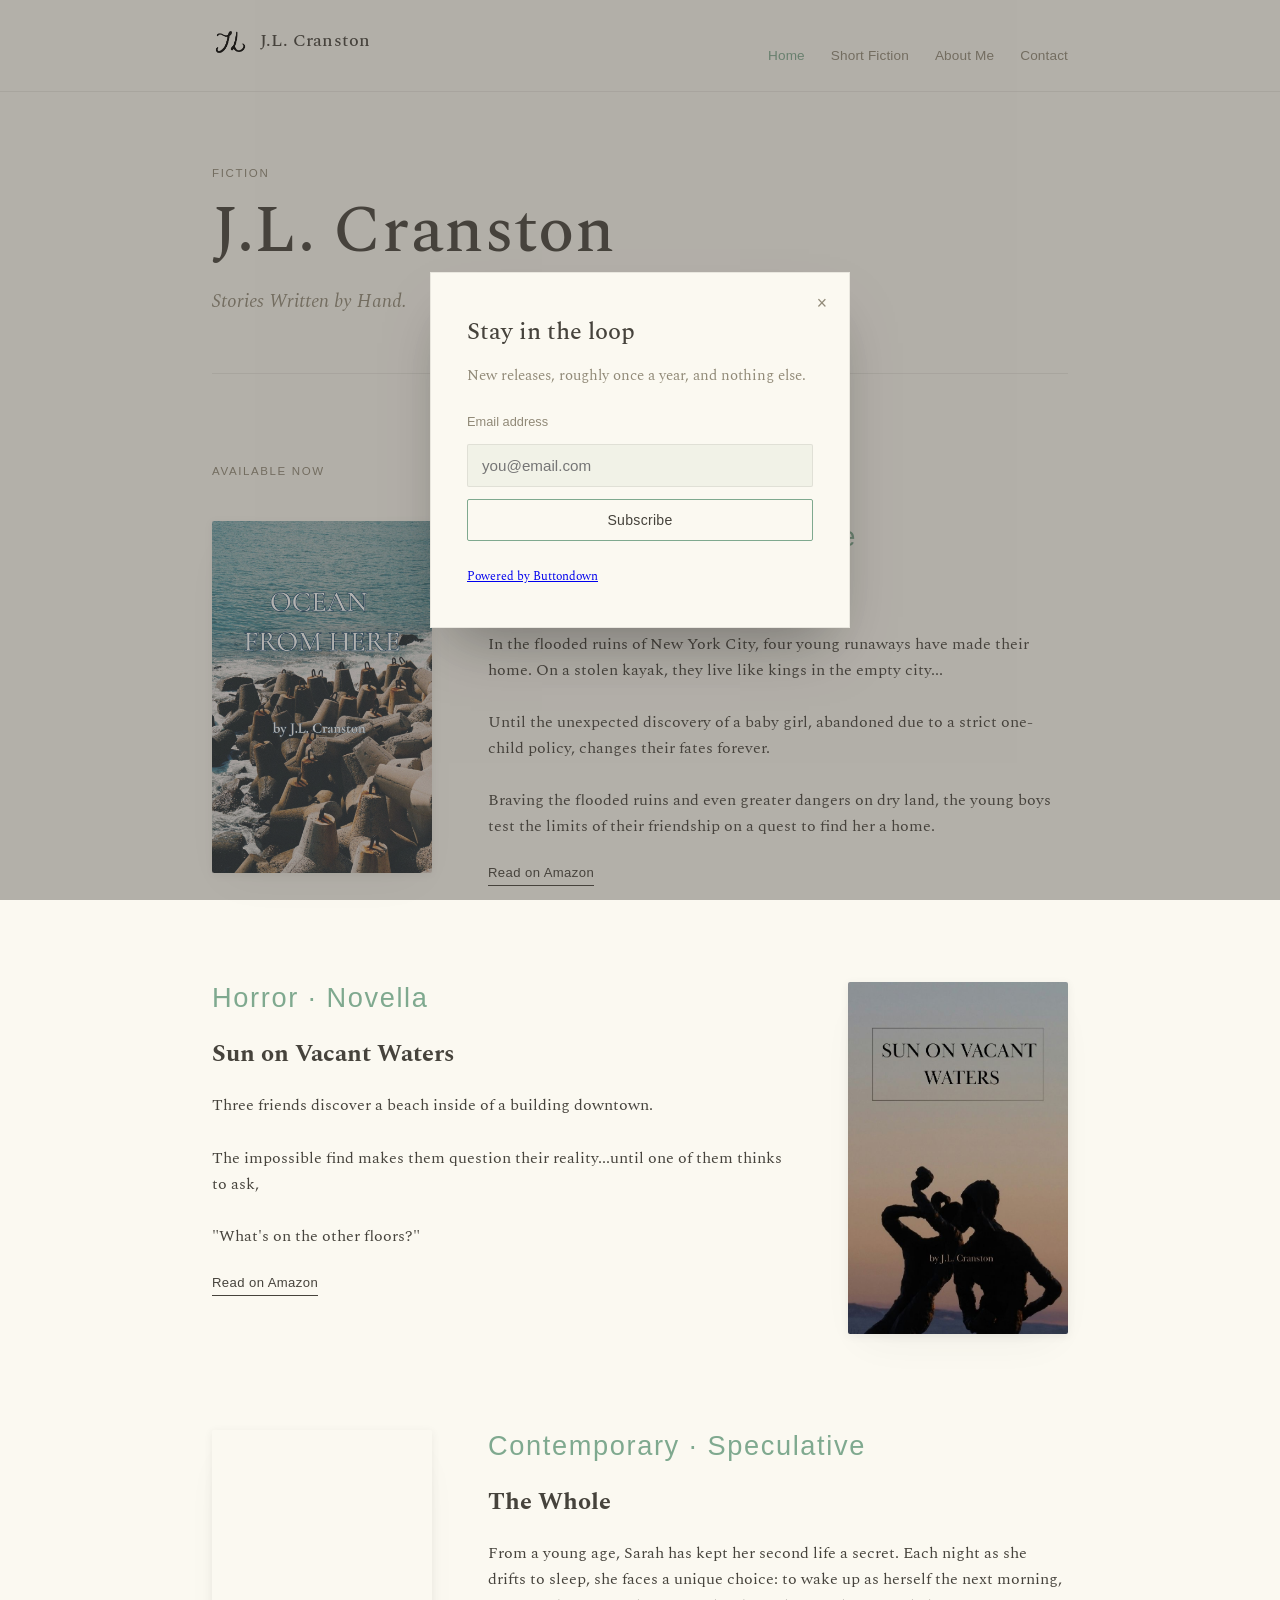
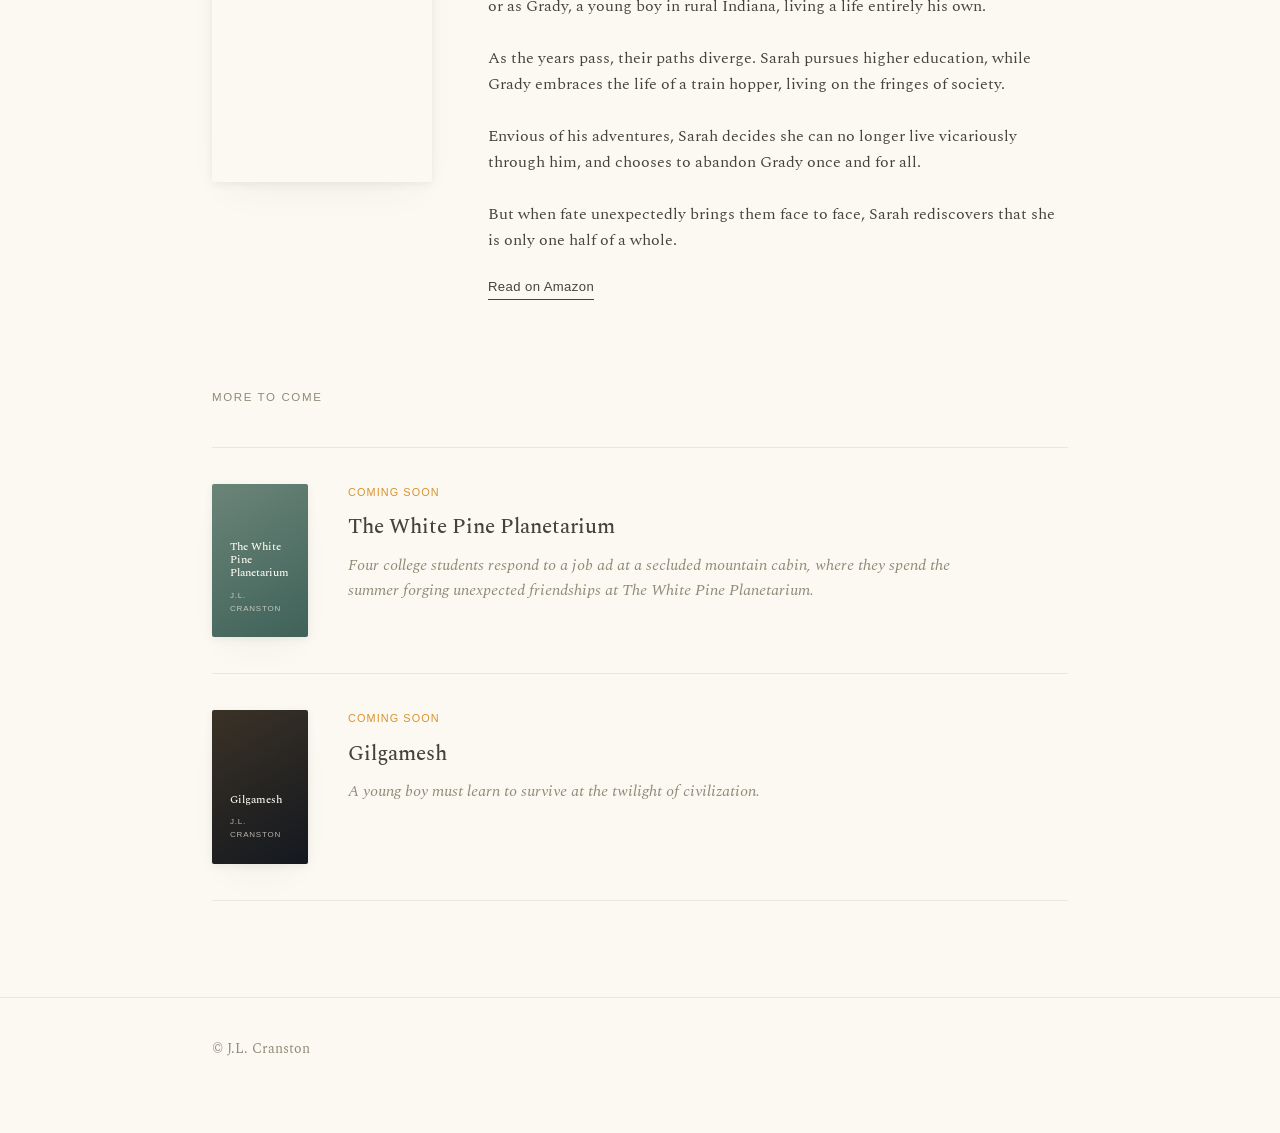
==== commit 21bef933: "Update tagline and genre tag in index.html" ====
--- a/index.html
+++ b/index.html
@@ -27,7 +27,7 @@
   <header class="site">
     <p class="byline">Fiction</p>
     <h1 class="name">J.L. Cranston</h1>
-    <p class="tagline">LA-based author of speculative and upmarket fiction novels.</p>
+    <p class="tagline">Stories Written by Hand.</p>
   </header>
 
   <section class="shelf">
@@ -36,7 +36,7 @@
     <div class="book">
       <div class="cover photo" style="background-image: url('images/ocean-from-here.jpg');"></div>
       <div class="copy">
-        <p class="genre-tag">YA &middot; Adventure</p>
+        <p class="genre-tag">Climate Fiction &middot; Adventure</p>
         <h2>Ocean From Here</h2>
         <p class="blurb">In the flooded ruins of New York City, four young runaways have made their home. On a stolen kayak, they live like kings in the empty city...
 
@@ -76,7 +76,7 @@
 
 Envious of his adventures, Sarah decides she can no longer live vicariously through him, and chooses to abandon Grady once and for all.
 
-But when fate unexpectedly brings them face to face in the world they both actually live in, Sarah rediscovers that she is only one half of a whole.</p>
+But when fate unexpectedly brings them face to face, Sarah rediscovers that she is only one half of a whole.</p>
         <div class="book-links">
           <a class="buy" href="https://www.amazon.com/dp/B0HKYKVC3Q" target="_blank" rel="noopener">Read on Amazon</a>
         </div>
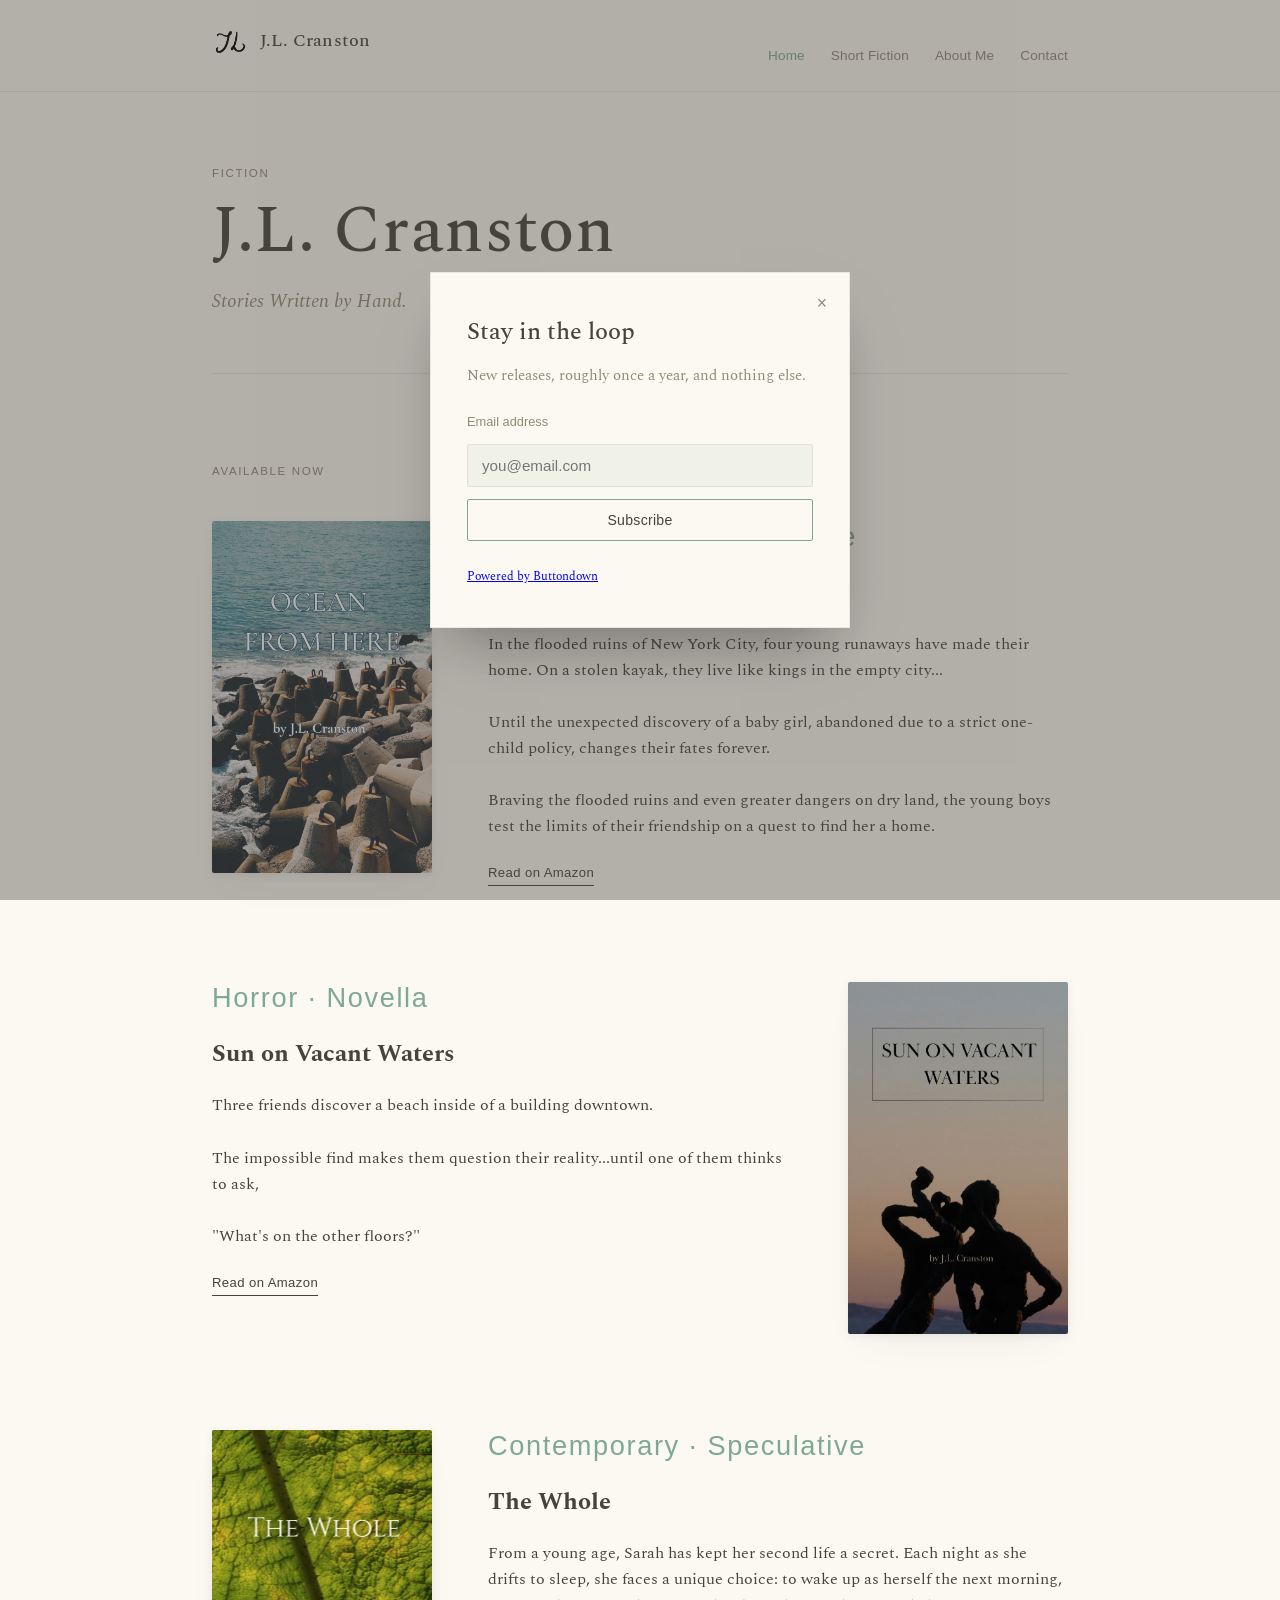
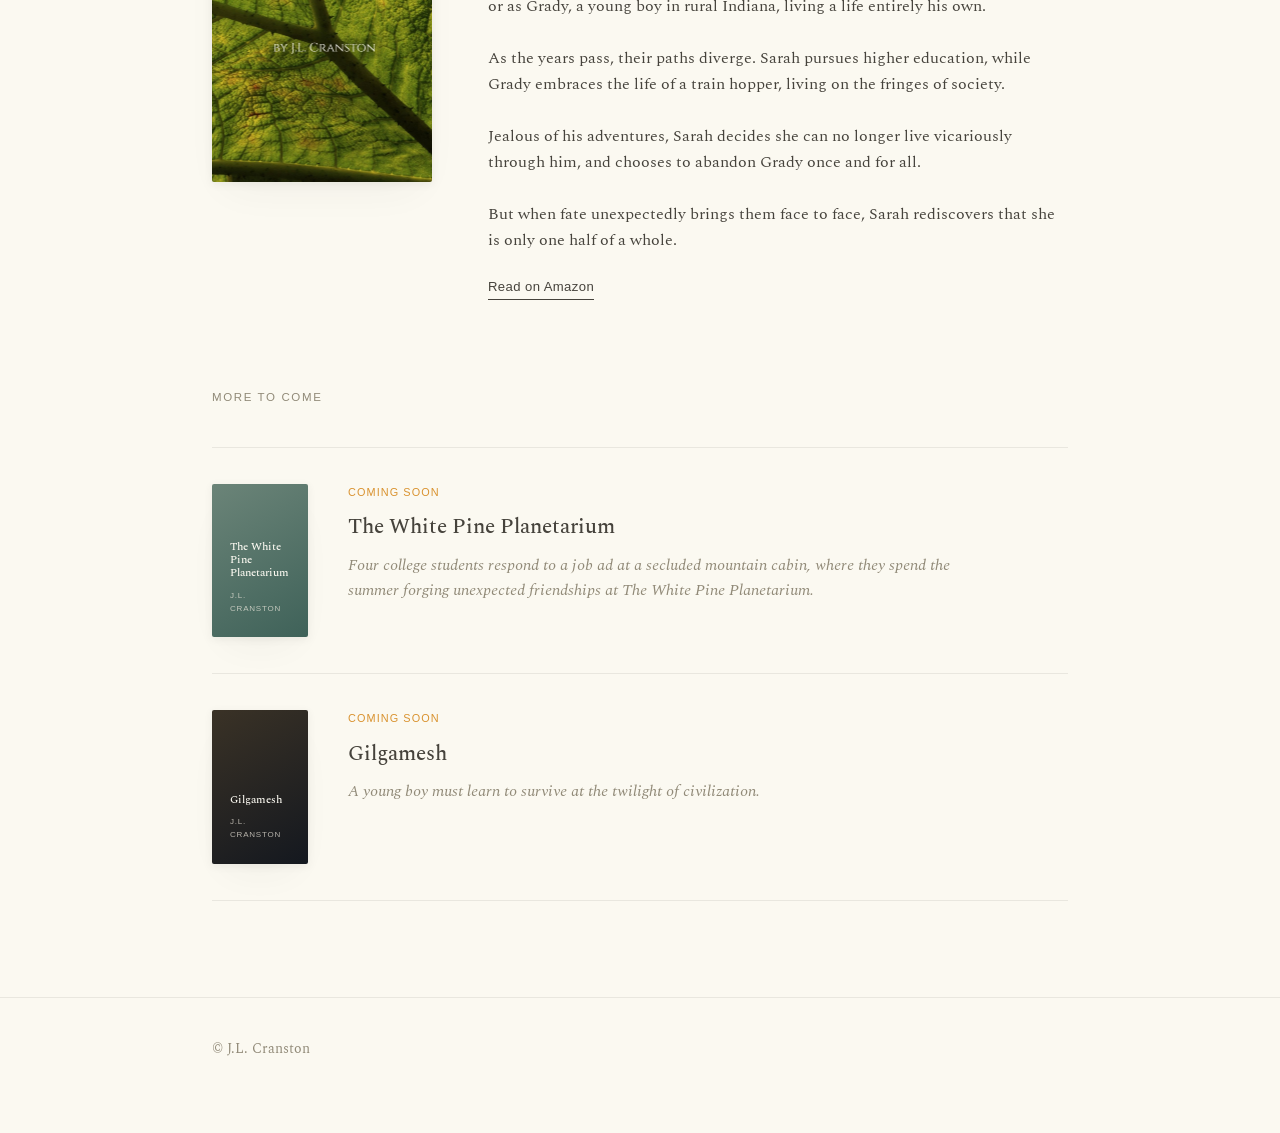
==== commit 20477845: "Correct typo from 'Envious' to 'Jealous'" ====
--- a/index.html
+++ b/index.html
@@ -74,7 +74,7 @@
 
 As the years pass, their paths diverge. Sarah pursues higher education, while Grady embraces the life of a train hopper, living on the fringes of society.
 
-Envious of his adventures, Sarah decides she can no longer live vicariously through him, and chooses to abandon Grady once and for all.
+Jealous of his adventures, Sarah decides she can no longer live vicariously through him, and chooses to abandon Grady once and for all.
 
 But when fate unexpectedly brings them face to face, Sarah rediscovers that she is only one half of a whole.</p>
         <div class="book-links">
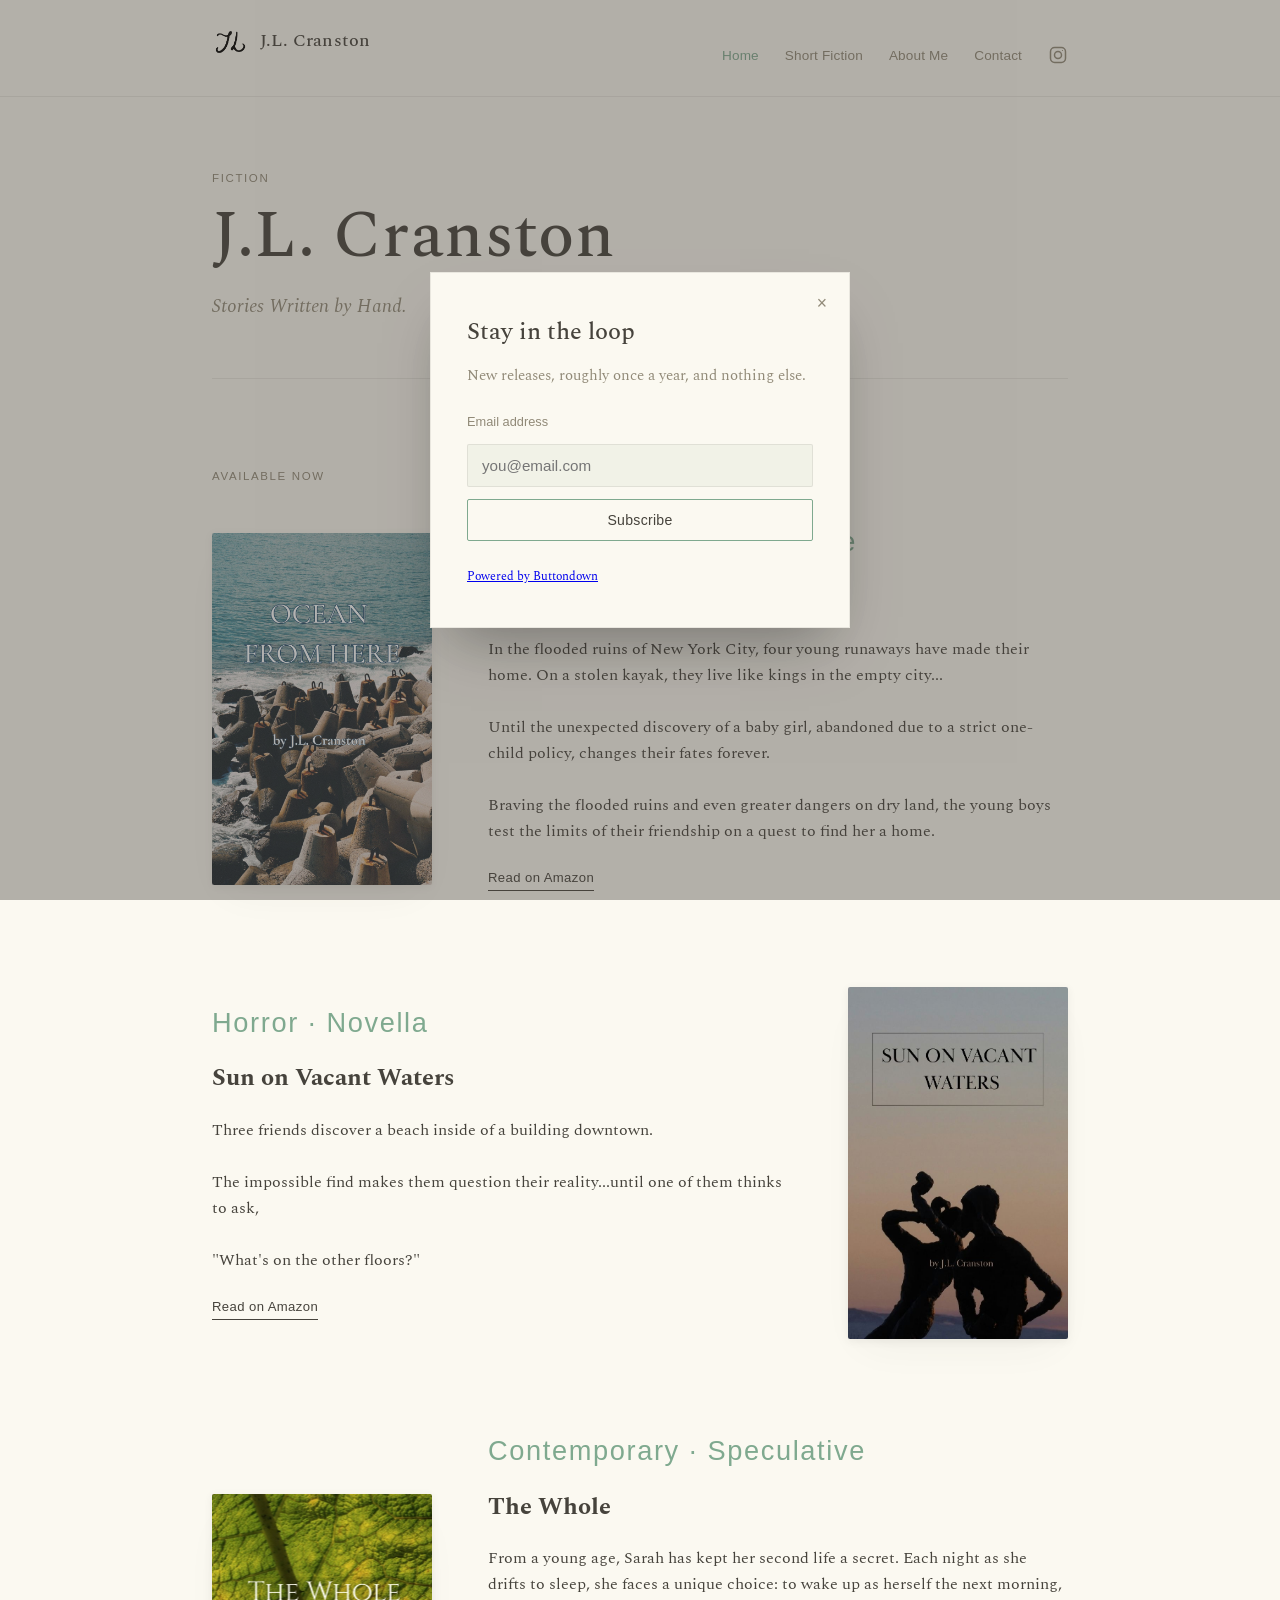
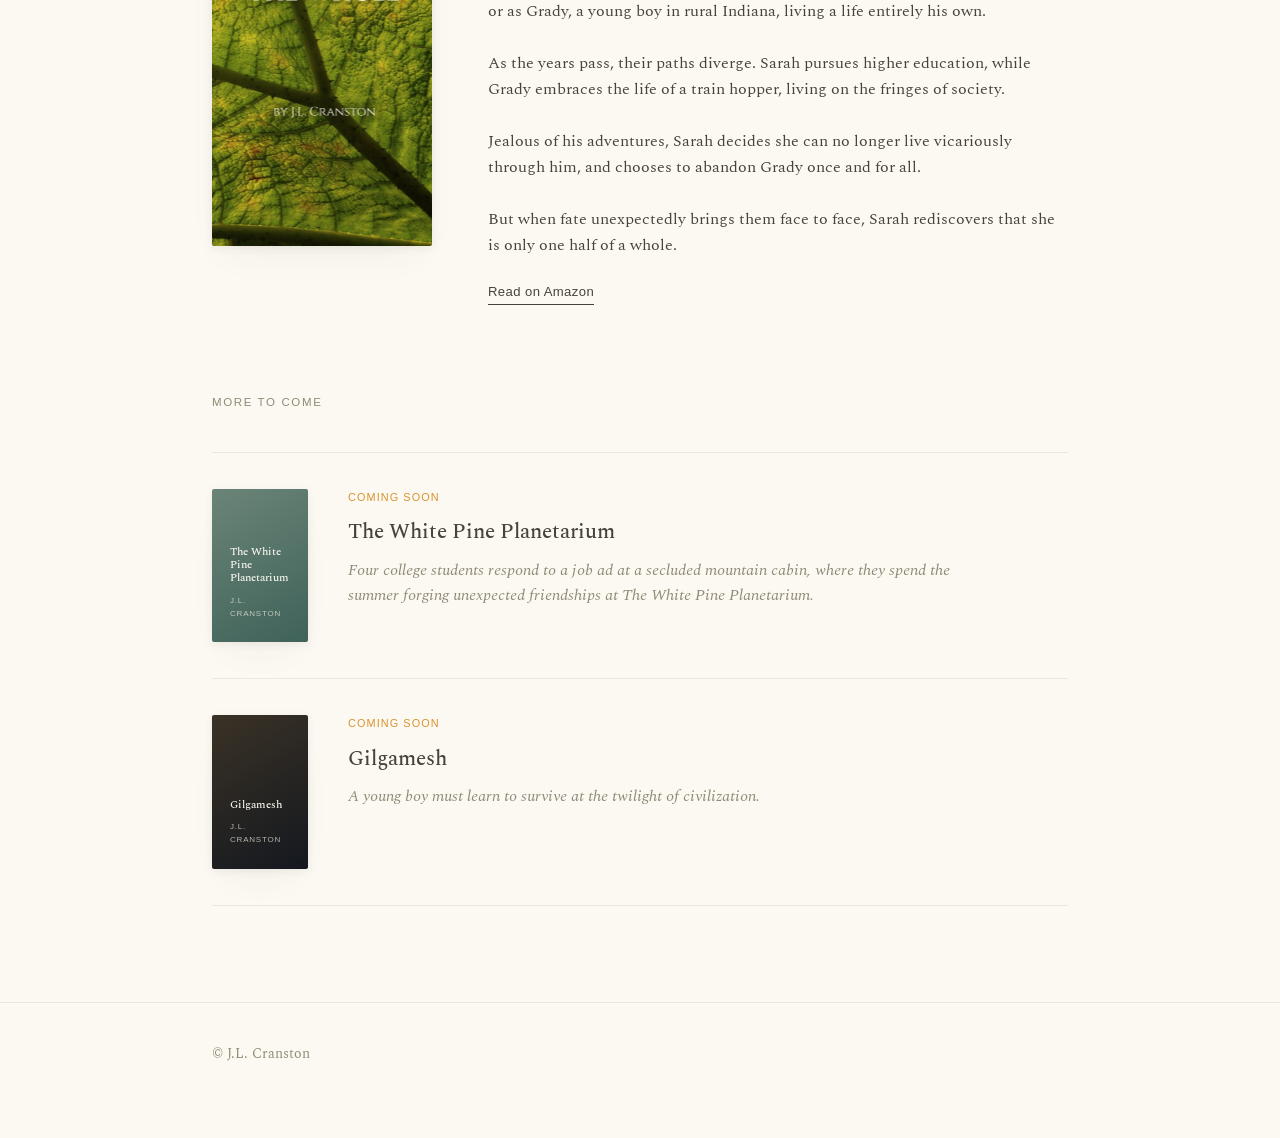
==== commit 900ee466: "Add Instagram link to navigation menu" ====
--- a/index.html
+++ b/index.html
@@ -19,6 +19,7 @@
       <li><a href="short-fiction.html">Short Fiction</a></li>
       <li><a href="about.html">About Me</a></li>
       <li><a href="contact.html">Contact</a></li>
+      <li><a class="nav-social" href="https://www.instagram.com/jlcranstonbooks/" target="_blank" rel="noopener" aria-label="Instagram"><svg width="20" height="20" viewBox="0 0 24 24" fill="none" stroke="currentColor" stroke-width="1.8" stroke-linecap="round" stroke-linejoin="round" aria-hidden="true"><rect x="3" y="3" width="18" height="18" rx="5"/><circle cx="12" cy="12" r="4.2"/><circle cx="17.4" cy="6.6" r="0.7" fill="currentColor" stroke="none"/></svg></a></li>
     </ul>
   </div>
 </nav>
--- a/styles.css
+++ b/styles.css
@@ -180,9 +180,9 @@
 /* ---------- About page ---------- */
 .about-hero {
   display: grid;
-  grid-template-columns: 200px 1fr;
+  grid-template-columns: 260px 1fr;
   gap: 52px;
-  align-items: center;
+  align-items: start;
   padding: 72px 0 88px;
   border-bottom: 1px solid var(--rule);
 }
@@ -200,6 +200,15 @@
   :root:not([data-theme="light"]) .about-logo { filter: invert(1) brightness(1.6); }
 }
 
+.about-photo {
+  width: 100%;
+  height: auto;
+  display: block;
+  border-radius: 2px;
+  aspect-ratio: 3 / 4;
+  object-fit: cover;
+}
+
 .about-text h1 {
   font-size: clamp(2.2rem, 6vw, 3rem);
   font-weight: 500;
@@ -220,11 +229,14 @@
 
 @media (max-width: 640px) {
   .about-hero {
-    grid-template-columns: 96px 1fr;
+    grid-template-columns: 1fr;
     gap: 24px;
     padding: 48px 0 56px;
     align-items: start;
   }
+  .about-photo {
+    display: none;
+  }
 }
 
 /* ---------- Book shelf ---------- */
@@ -245,7 +257,7 @@
   display: grid;
   grid-template-columns: 220px 1fr;
   gap: 56px;
-  align-items: start;
+  align-items: center;
   margin-bottom: 96px;
 }
 
@@ -643,8 +655,11 @@
   .book.reverse .copy { order: 2; }
   .cover { width: 160px; }
   .horizon-item {
-    grid-template-columns: 72px 1fr;
-    gap: 20px;
+    grid-template-columns: 1fr;
+    gap: 8px;
+  }
+  .horizon-item .cover {
+    display: none;
   }
 }
 
